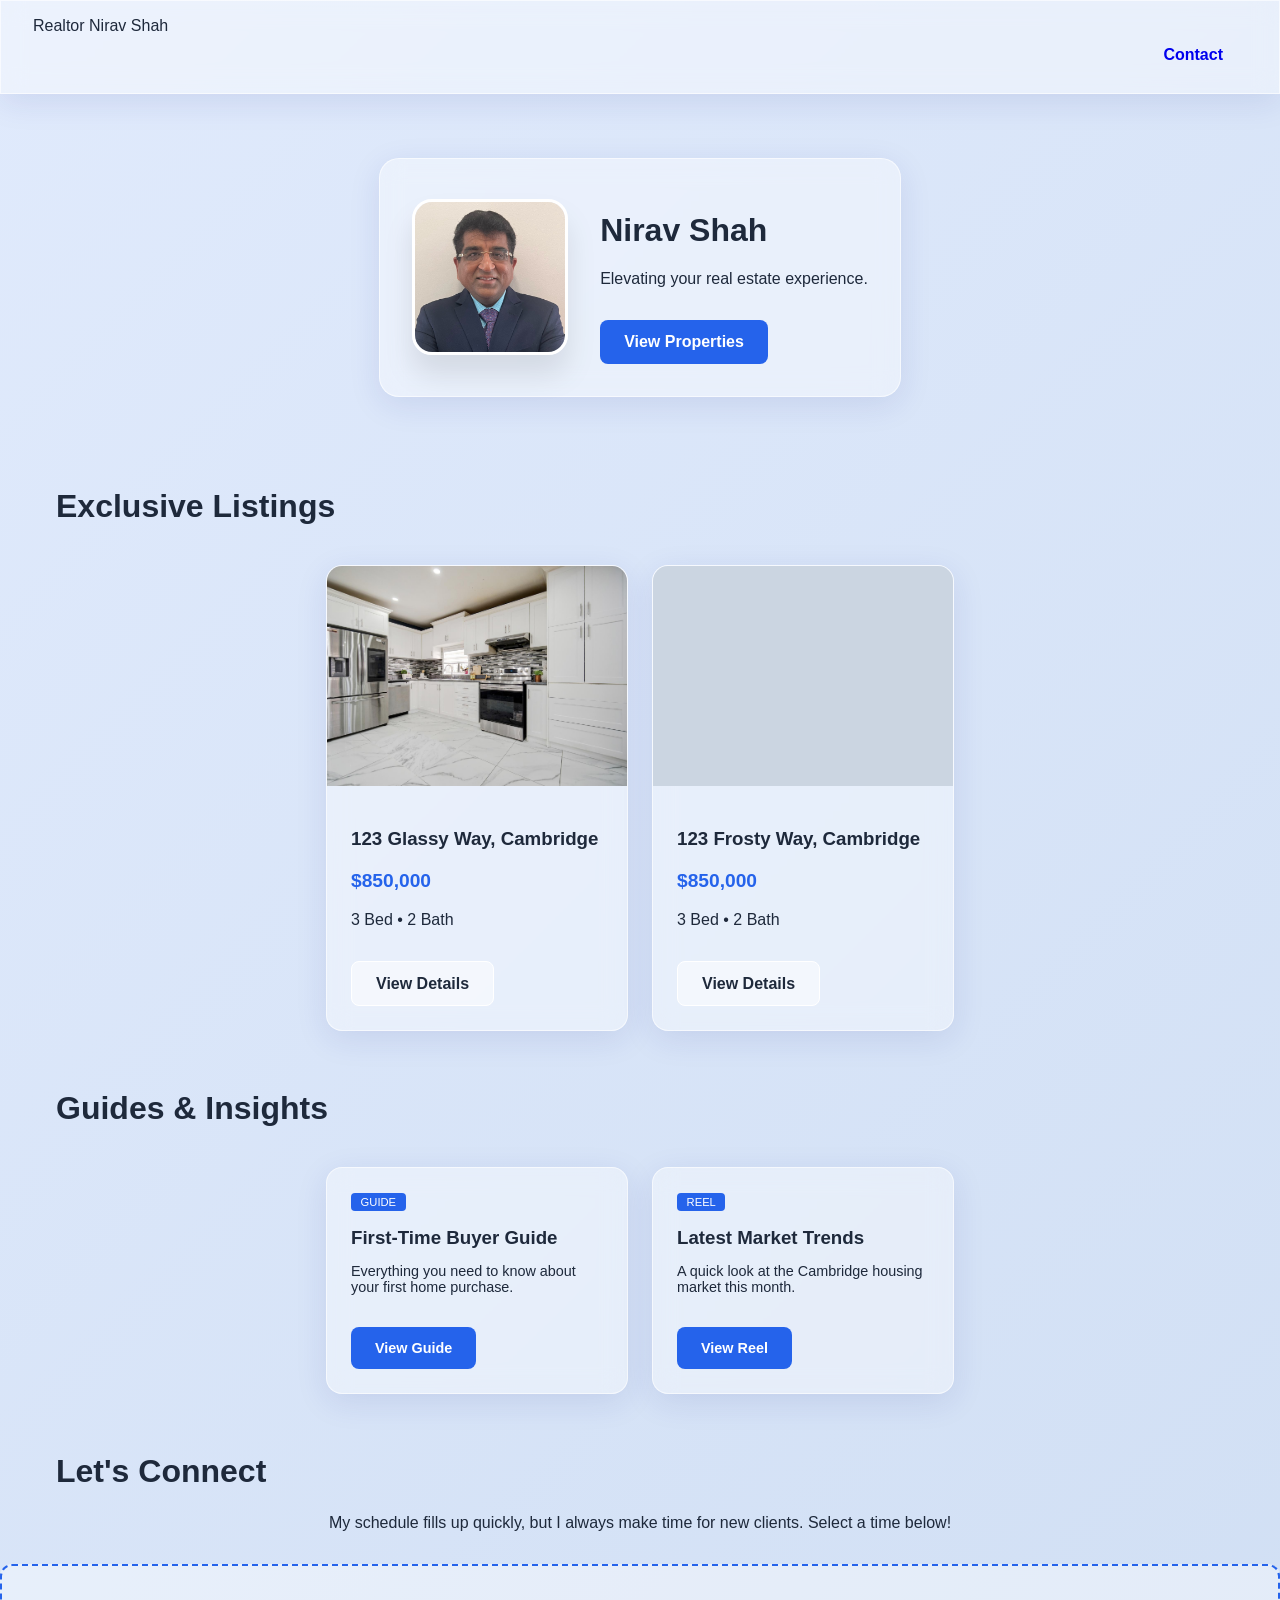
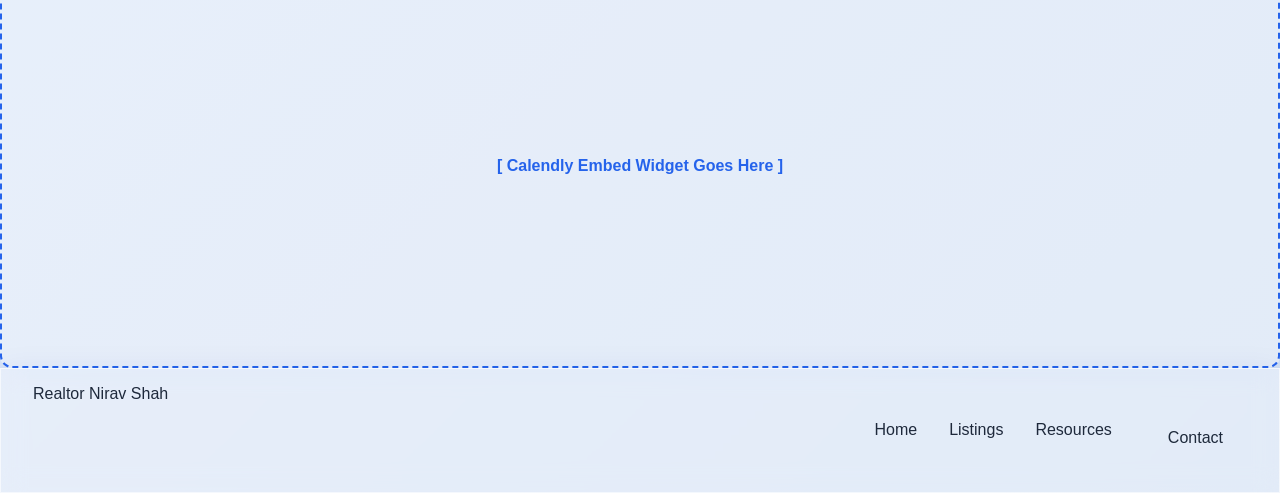
==== index.html @ 846b1905 "Initial website build" ====
<!DOCTYPE html>
<html lang="en">
<head>
    <meta charset="UTF-8">
    <meta name="viewport" content="width=device-width, initial-scale=1.0">
    <title>Nirav Shah | Realtor</title>
    <link rel="stylesheet" href="style.css">
</head>
<body>

    <nav class="glass-nav">
        <div class="logo" id="nav-logo">Realtor Nirav Shah</div>
        <a href="#contact" class="btn-glass-small">Contact</a>
    </nav>

    <header class="hero">
        <div class="glass-panel about-panel">
            <img src="" alt="Nirav Shah" id="hero-portrait" class="portrait">
            <div class="bio">
                <h1 id="hero-name">Loading...</h1>
                <p id="hero-tagline">Loading...</p>
                <a href="#listings" class="btn-solid">View Properties</a>
            </div>
        </div>
    </header>

    <section id="listings" class="section">
        <h2 class="section-title">Exclusive Listings</h2>
        <div id="listings-container" class="carousel">
            </div>
    </section>

    <section id="resources" class="section">
        <h2 class="section-title">Guides & Insights</h2>
        <div id="resources-container" class="carousel">
            </div>
    </section>

    <section id="contact" class="section">
        <h2 class="section-title">Let's Connect</h2>
        <p style="text-align: center; margin-bottom: 2rem;">My schedule fills up quickly, but I always make time for new clients. Select a time below!</p>
        
        <div class="calendar-container">
            <div class="calendly-mock" style="background: rgba(255,255,255,0.4); height: 400px; border-radius: 12px; display: flex; align-items: center; justify-content: center; border: 2px dashed var(--accent);">
                <p style="color: var(--accent); font-weight: bold;">[ Calendly Embed Widget Goes Here ]</p>
            </div>
        </div>
    </section>

    <script src="data.js"></script>
    <script src="main.js"></script>
</body>
</html>

<nav class="glass-nav">
        <div class="logo" id="nav-logo">Realtor Nirav Shah</div>
        
        <div class="hamburger" id="hamburger-menu">
            <span class="bar"></span>
            <span class="bar"></span>
            <span class="bar"></span>
        </div>

        <ul class="nav-links" id="nav-links">
            <li><a href="index.html">Home</a></li>
            <li><a href="listings.html">Listings</a></li>
            <li><a href="index.html#resources">Resources</a></li>
            <li><a href="index.html#contact" class="btn-glass-small">Contact</a></li>
        </ul>
    </nav>
---- style.css ----
:root {
    --bg-gradient: linear-gradient(135deg, #e0eafc, #cfdef3); /* Light icy blue gradient */
    --glass-bg: rgba(255, 255, 255, 0.4);
    --glass-border: rgba(255, 255, 255, 0.6);
    --text-main: #1e293b;
    --accent: #2563eb;
}

body {
    margin: 0;
    font-family: 'Helvetica Neue', sans-serif;
    background: var(--bg-gradient);
    color: var(--text-main);
    min-height: 100vh;
}

/* Glass Utilities */
.glass-nav, .glass-panel, .glass-card {
    background: var(--glass-bg);
    backdrop-filter: blur(12px);
    -webkit-backdrop-filter: blur(12px);
    border: 1px solid var(--glass-border);
    box-shadow: 0 8px 32px 0 rgba(31, 38, 135, 0.1);
}

.glass-nav {
    display: flex;
    justify-content: space-between;
    padding: 1rem 2rem;
    position: sticky;
    top: 0;
    z-index: 100;
}

/* Hero Section */
.hero {
    padding: 4rem 2rem;
    display: flex;
    justify-content: center;
}

.about-panel {
    display: flex;
    align-items: center;
    gap: 2rem;
    padding: 2rem;
    border-radius: 20px;
    max-width: 800px;
    flex-wrap: wrap; /* Stacks on mobile */
}

.portrait {
    width: 150px;
    height: 150px;
    border-radius: 20px;
    object-fit: cover;
    border: 3px solid white;
    box-shadow: 0 20px 30px rgba(0,0,0,0.1);
}

.section-title {
    padding-left: 2rem; /* Pushes the title away from the left edge */
    margin-bottom: 1.5rem;
    font-size: 2rem;
    max-width: 1200px;
    margin-inline: auto; /* Keeps it aligned on very large screens */
}

/* Carousel for Mobile */
.carousel {
    display: flex;
    overflow-x: auto;
    scroll-snap-type: x mandatory; /* Snaps to each card */
    gap: 1.5rem;
    padding: 1rem 2rem 2rem;
    scrollbar-width: none; /* Hides scrollbar in Firefox */
}

.carousel::-webkit-scrollbar {
    display: none; /* Hides scrollbar in Chrome/Safari */
}

.glass-card {
    min-width: 85vw; /* Takes up most of screen on mobile */
    border-radius: 16px;
    overflow: hidden;
    scroll-snap-align: center;
    transition: transform 0.3s ease;
}

.card-img {
    height: 220px; /* If this is missing, the image is invisible */
    background-size: cover;
    background-position: center;
    background-color: #cbd5e1; /* Adds a gray placeholder if the image fails */
}

.card-content {
    padding: 1.5rem;
}

/* Desktop Override */
@media (min-width: 768px) {
    .carousel {
        flex-wrap: wrap;
        justify-content: center;
        overflow-x: visible;
    }
    .glass-card {
        min-width: 300px;
        width: 300px;
    }
    .glass-card:hover {
        transform: translateY(-5px);
    }
}

/* Buttons */
.btn-solid, .btn-glass, .btn-glass-small {
    display: inline-block;
    padding: 0.8rem 1.5rem;
    border-radius: 8px;
    text-decoration: none;
    font-weight: bold;
    margin-top: 1rem;
    cursor: pointer;
    transition: all 0.2s ease;
}

.btn-solid {
    background: var(--accent);
    color: white;
}

.btn-glass {
    background: rgba(255,255,255,0.5);
    color: var(--text-main);
    border: 1px solid white;
}

.btn-glass:hover {
    background: white;
}

.badge {
    display: inline-block;
    background: var(--accent);
    color: white;
    padding: 0.2rem 0.6rem;
    border-radius: 4px;
    font-size: 0.7rem;
    text-transform: uppercase;
    margin-bottom: 0.5rem;
}

.resource-card {
    min-width: 280px; /* Slightly narrower than property cards */
    text-align: left;
}

.resource-card h3 {
    margin: 0.5rem 0;
}

/* Gallery Grid Styles */
.gallery-grid {
    display: grid;
    /* Auto-fits columns that are at least 250px wide */
    grid-template-columns: repeat(auto-fit, minmax(250px, 1fr));
    gap: 1.5rem;
}

.gallery-img {
    width: 100%;
    height: 250px;
    object-fit: cover;
    border-radius: 12px;
    border: 1px solid var(--glass-border);
    transition: transform 0.3s ease, box-shadow 0.3s ease;
    cursor: pointer;
}

/* Micro-interaction: Images lift up slightly when hovered */
.gallery-img:hover {
    transform: translateY(-5px);
    box-shadow: 0 10px 20px rgba(0,0,0,0.1);
}


/* Navigation Links & Hamburger Menu */
.nav-links {
    display: flex;
    list-style: none;
    gap: 2rem;
    align-items: center;
}

.nav-links a {
    text-decoration: none;
    color: var(--text-main);
    font-weight: 500;
    transition: color 0.3s;
}

.nav-links a:hover {
    color: var(--accent);
}

.hamburger {
    display: none; /* Hidden on desktop */
    cursor: pointer;
    flex-direction: column;
    gap: 5px;
}

.hamburger .bar {
    width: 25px;
    height: 3px;
    background-color: var(--text-main);
    border-radius: 3px;
    transition: all 0.3s ease;
}

/* Mobile Nav Styles */
@media (max-width: 768px) {
    .hamburger {
        display: flex;
    }

    .nav-links {
        position: absolute;
        top: 70px;
        right: -100%; /* Hidden off-screen by default */
        flex-direction: column;
        background: var(--glass-bg);
        backdrop-filter: blur(16px);
        -webkit-backdrop-filter: blur(16px);
        width: 250px;
        height: 100vh;
        padding-top: 2rem;
        border-left: 1px solid var(--glass-border);
        transition: right 0.3s ease;
        box-shadow: -5px 0 15px rgba(0,0,0,0.1);
    }

    .nav-links.active {
        right: 0; /* Slides in when active */
    }
}
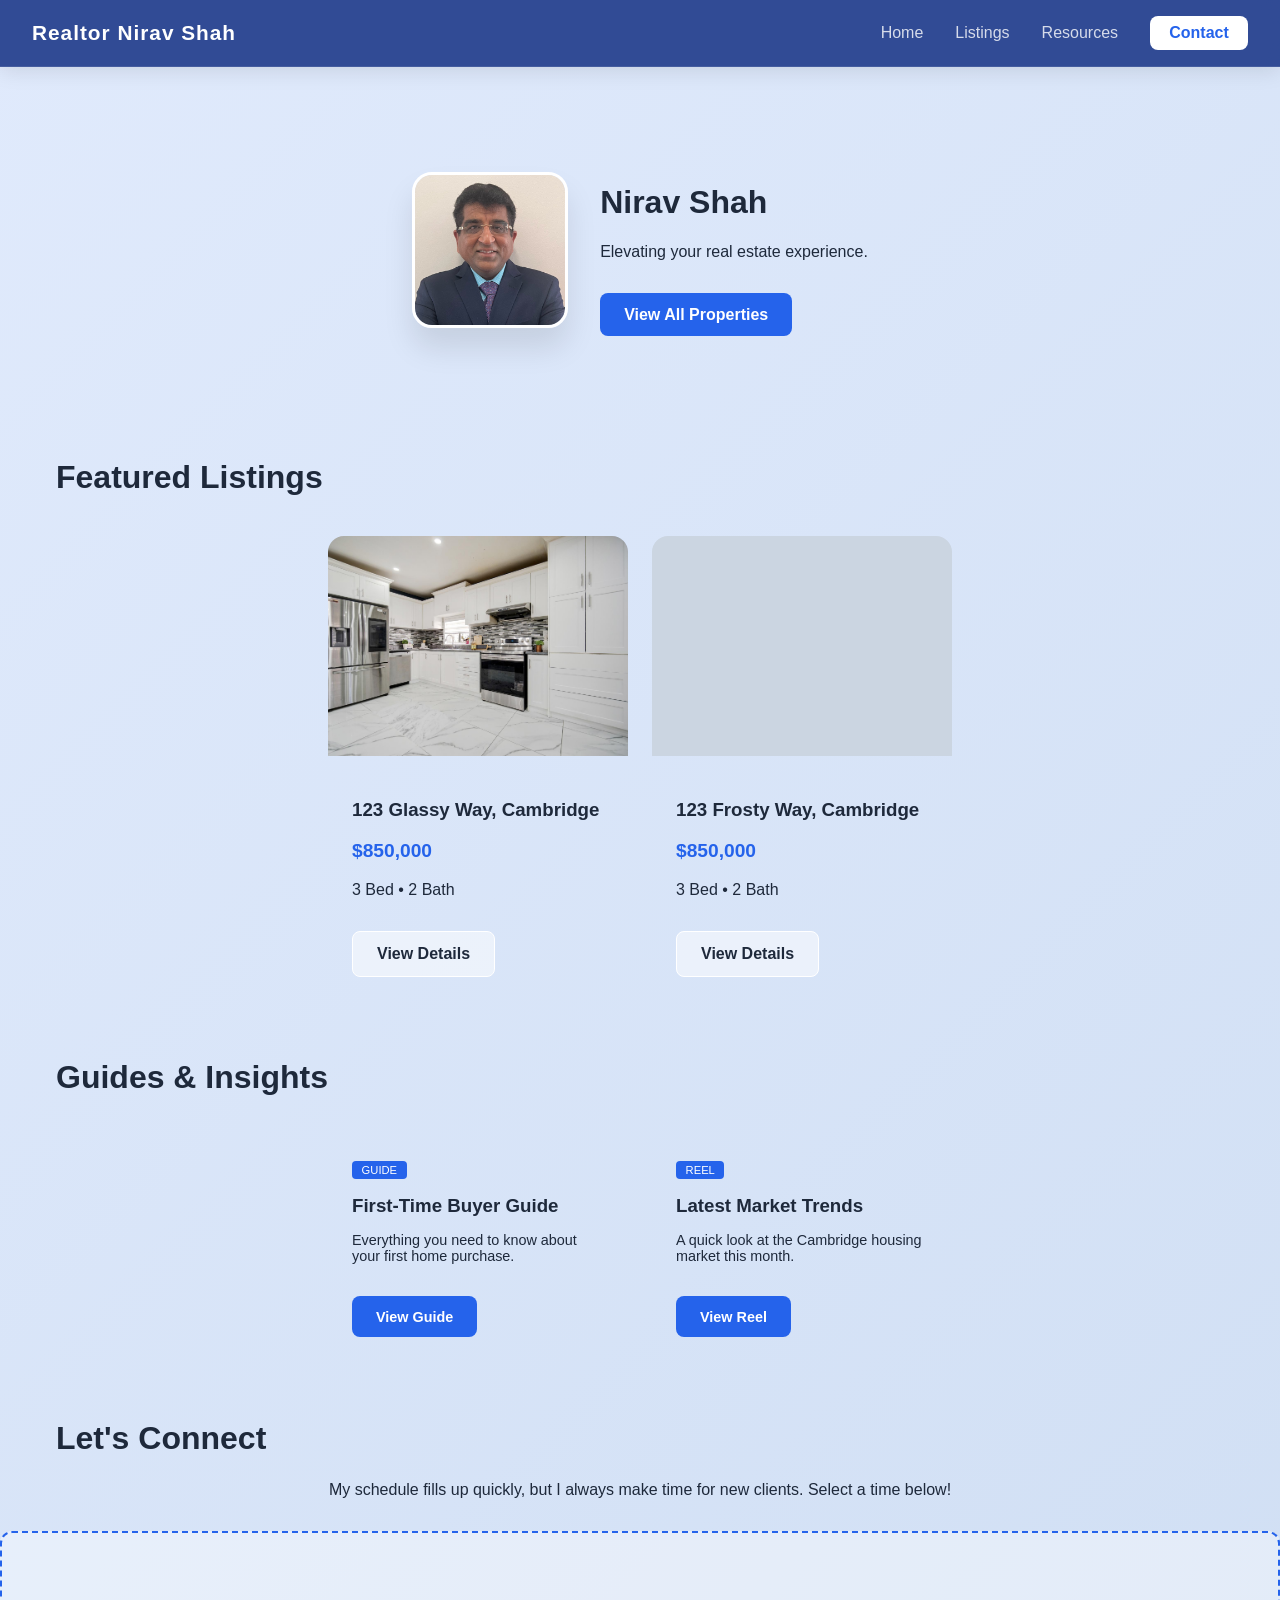
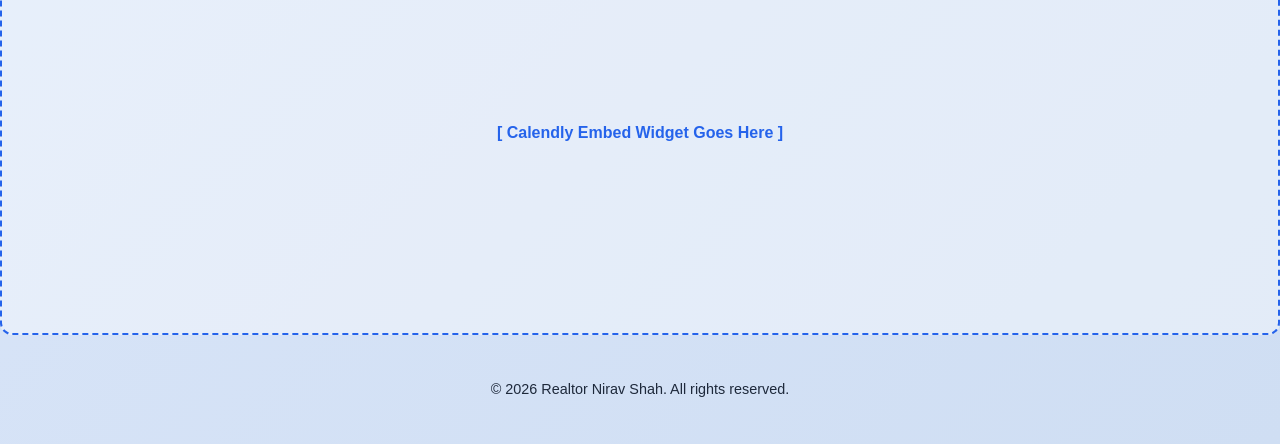
==== commit 976c09a7: "Fixxed nav bar, added dynamic gallery, and JS logic fix" ====
--- a/index.html
+++ b/index.html
@@ -3,14 +3,26 @@
 <head>
     <meta charset="UTF-8">
     <meta name="viewport" content="width=device-width, initial-scale=1.0">
-    <title>Nirav Shah | Realtor</title>
+    <title>Realtor Nirav Shah</title>
     <link rel="stylesheet" href="style.css">
 </head>
 <body>
 
     <nav class="glass-nav">
         <div class="logo" id="nav-logo">Realtor Nirav Shah</div>
-        <a href="#contact" class="btn-glass-small">Contact</a>
+        
+        <div class="hamburger" id="hamburger-menu">
+            <span class="bar"></span>
+            <span class="bar"></span>
+            <span class="bar"></span>
+        </div>
+
+        <ul class="nav-links" id="nav-links">
+            <li><a href="index.html">Home</a></li>
+            <li><a href="listings.html">Listings</a></li>
+            <li><a href="index.html#resources">Resources</a></li>
+            <li><a href="index.html#contact" class="btn-glass-small">Contact</a></li>
+        </ul>
     </nav>
 
     <header class="hero">
@@ -19,13 +31,13 @@
             <div class="bio">
                 <h1 id="hero-name">Loading...</h1>
                 <p id="hero-tagline">Loading...</p>
-                <a href="#listings" class="btn-solid">View Properties</a>
+                <a href="listings.html" class="btn-solid">View All Properties</a>
             </div>
         </div>
     </header>
 
     <section id="listings" class="section">
-        <h2 class="section-title">Exclusive Listings</h2>
+        <h2 class="section-title">Featured Listings</h2>
         <div id="listings-container" class="carousel">
             </div>
     </section>
@@ -47,24 +59,11 @@
         </div>
     </section>
 
+    <footer style="text-align: center; padding: 2rem; color: var(--text-muted); font-size: 0.9rem;">
+        <p>&copy; 2026 Realtor Nirav Shah. All rights reserved.</p>
+    </footer>
+
     <script src="data.js"></script>
     <script src="main.js"></script>
 </body>
-</html>
-
-<nav class="glass-nav">
-        <div class="logo" id="nav-logo">Realtor Nirav Shah</div>
-        
-        <div class="hamburger" id="hamburger-menu">
-            <span class="bar"></span>
-            <span class="bar"></span>
-            <span class="bar"></span>
-        </div>
-
-        <ul class="nav-links" id="nav-links">
-            <li><a href="index.html">Home</a></li>
-            <li><a href="listings.html">Listings</a></li>
-            <li><a href="index.html#resources">Resources</a></li>
-            <li><a href="index.html#contact" class="btn-glass-small">Contact</a></li>
-        </ul>
-    </nav>+</html>
--- a/style.css
+++ b/style.css
@@ -15,21 +15,28 @@
 }
 
 /* Glass Utilities */
-.glass-nav, .glass-panel, .glass-card {
-    background: var(--glass-bg);
-    backdrop-filter: blur(12px);
-    -webkit-backdrop-filter: blur(12px);
-    border: 1px solid var(--glass-border);
-    box-shadow: 0 8px 32px 0 rgba(31, 38, 135, 0.1);
-}
-
 .glass-nav {
     display: flex;
     justify-content: space-between;
+    align-items: center; /* This perfectly aligns the Contact button */
     padding: 1rem 2rem;
     position: sticky;
     top: 0;
     z-index: 100;
+    
+    /* New Deep Blue Glass Look */
+    background: rgba(30, 58, 138, 0.9); 
+    backdrop-filter: blur(12px);
+    -webkit-backdrop-filter: blur(12px);
+    border-bottom: 1px solid rgba(255, 255, 255, 0.1);
+    box-shadow: 0 4px 20px rgba(0,0,0,0.1);
+}
+
+.glass-nav .logo {
+    color: white;
+    font-size: 1.3rem;
+    font-weight: bold;
+    letter-spacing: 1px;
 }
 
 /* Hero Section */
@@ -192,35 +199,46 @@
     display: flex;
     list-style: none;
     gap: 2rem;
-    align-items: center;
+    align-items: center; /* Ensures text and buttons sit on the same line */
+    margin: 0;
+    padding: 0;
 }
 
 .nav-links a {
     text-decoration: none;
-    color: var(--text-main);
+    color: rgba(255, 255, 255, 0.8); /* Off-white for standard links */
     font-weight: 500;
-    transition: color 0.3s;
+    transition: color 0.3s ease;
 }
 
 .nav-links a:hover {
+    color: white;
+}
+
+.nav-links li {
+    display: flex;
+    align-items: center;
+}
+/* Make the hamburger icon white */
+.hamburger .bar {
+    background-color: white;
+}
+
+/* Make the Contact button pop against the dark blue */
+.nav-links .btn-glass-small {
+    background: white;
     color: var(--accent);
-}
-
-.hamburger {
-    display: none; /* Hidden on desktop */
-    cursor: pointer;
-    flex-direction: column;
-    gap: 5px;
-}
-
-.hamburger .bar {
-    width: 25px;
-    height: 3px;
-    background-color: var(--text-main);
-    border-radius: 3px;
-    transition: all 0.3s ease;
-}
-
+    padding: 0.5rem 1.2rem;
+    border-radius: 8px;
+    font-weight: bold;
+    border: none;
+    margin-top: 0;
+}
+
+.nav-links .btn-glass-small:hover {
+    background: #f1f5f9;
+    transform: translateY(-2px);
+}
 /* Mobile Nav Styles */
 @media (max-width: 768px) {
     .hamburger {
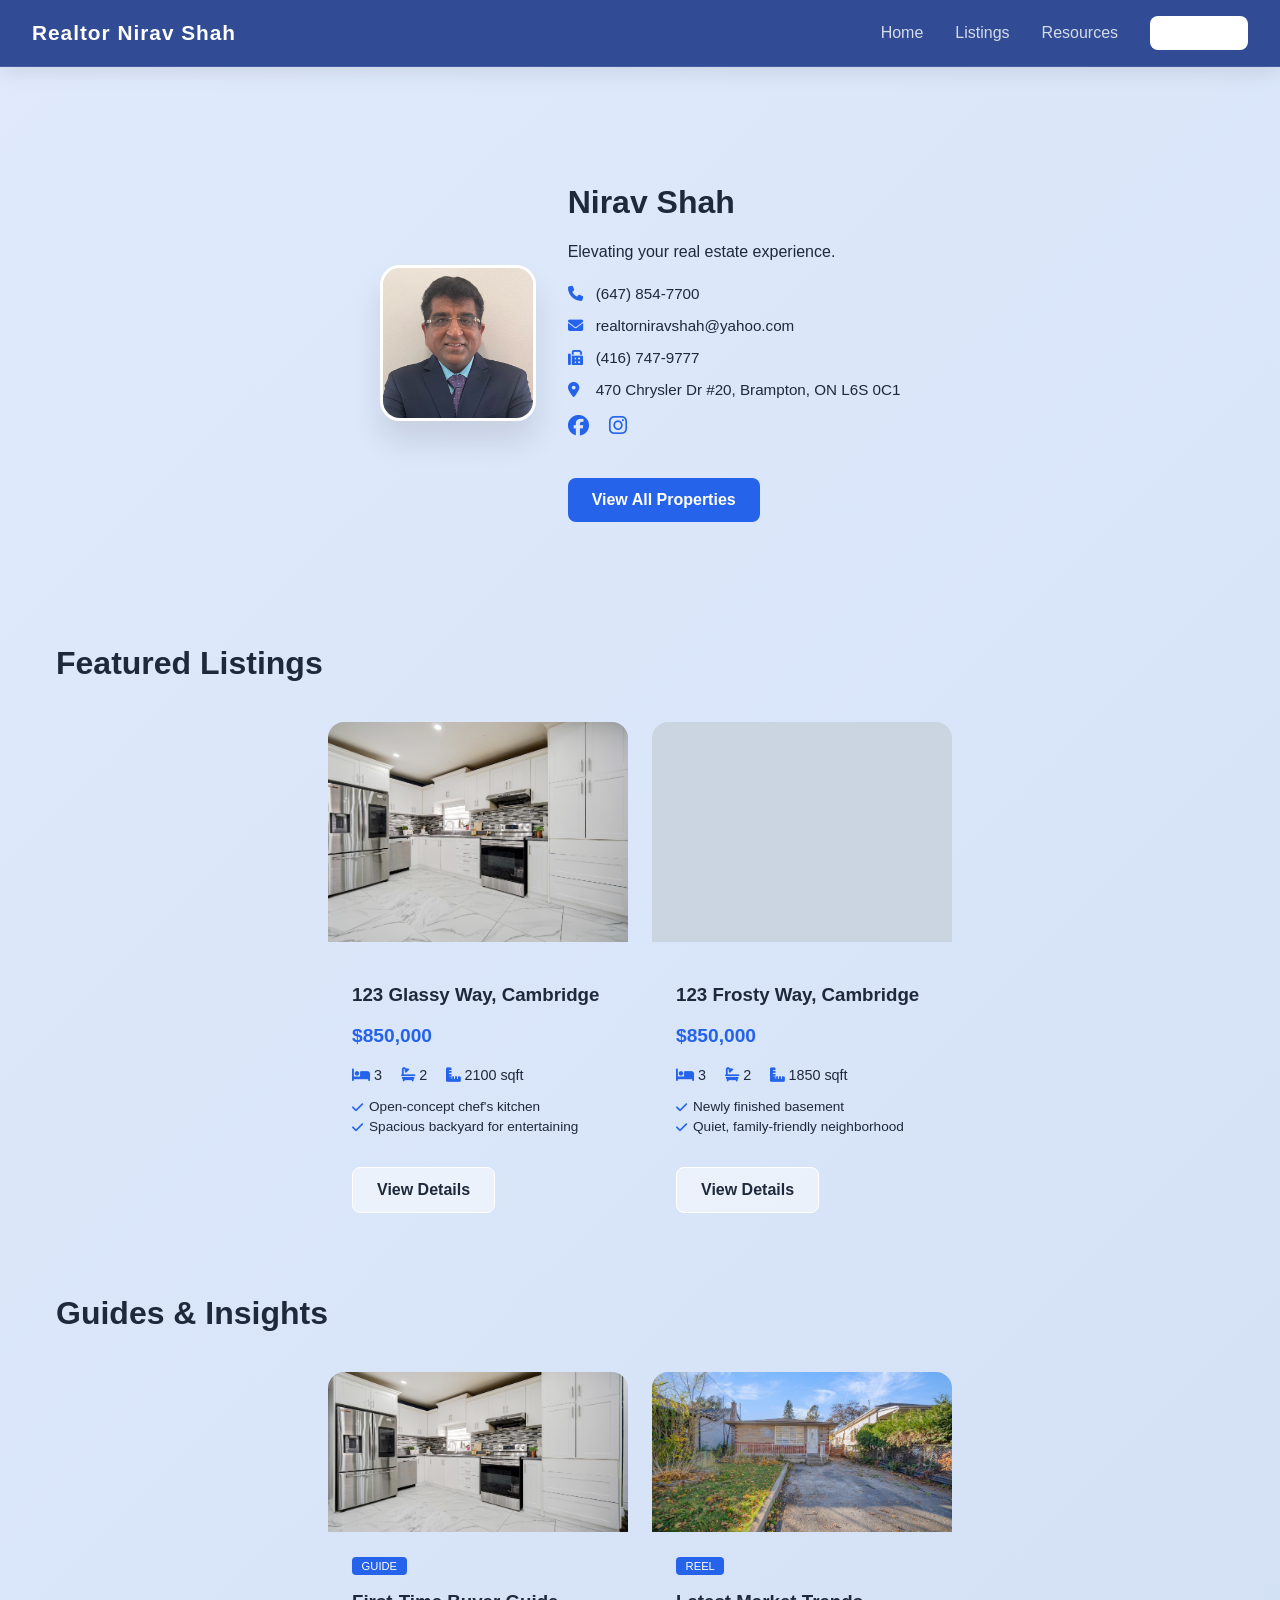
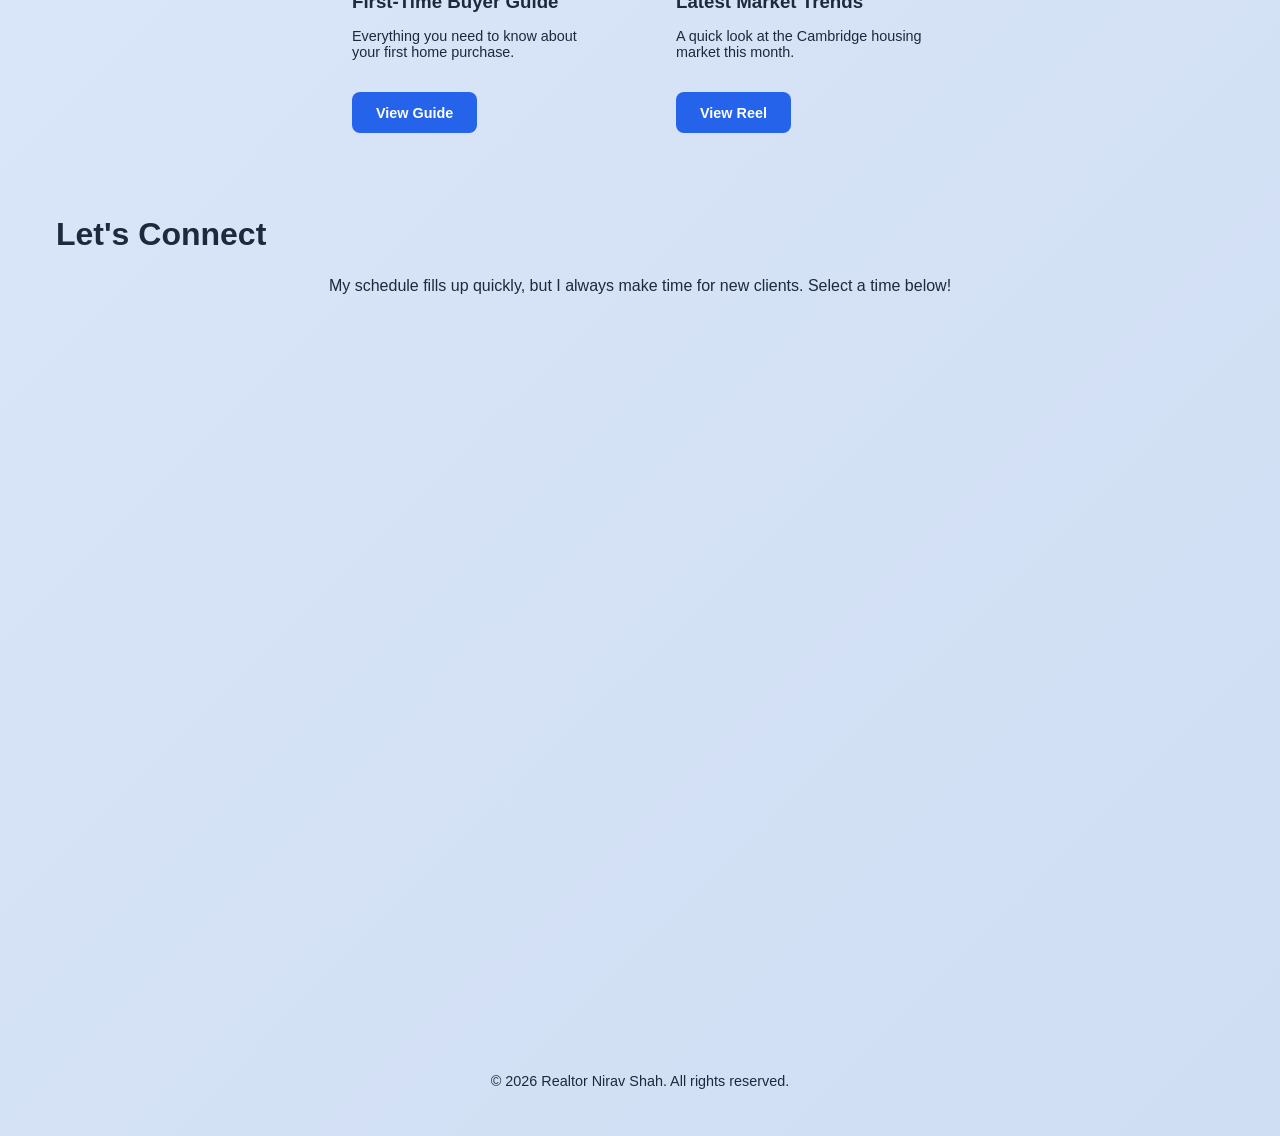
==== commit f7a702d4: "Final fuctionality fix before visual redesign" ====
--- a/index.html
+++ b/index.html
@@ -4,6 +4,7 @@
     <meta charset="UTF-8">
     <meta name="viewport" content="width=device-width, initial-scale=1.0">
     <title>Realtor Nirav Shah</title>
+    <link rel="stylesheet" href="https://cdnjs.cloudflare.com/ajax/libs/font-awesome/6.4.0/css/all.min.css">
     <link rel="stylesheet" href="style.css">
 </head>
 <body>
@@ -24,13 +25,25 @@
             <li><a href="index.html#contact" class="btn-glass-small">Contact</a></li>
         </ul>
     </nav>
-
-    <header class="hero">
+   <header class="hero">
         <div class="glass-panel about-panel">
             <img src="" alt="Nirav Shah" id="hero-portrait" class="portrait">
             <div class="bio">
                 <h1 id="hero-name">Loading...</h1>
                 <p id="hero-tagline">Loading...</p>
+                
+                <div class="hero-contact-info">
+                    <p><i class="fa-solid fa-phone"></i> <a href="#" id="hero-phone">Loading...</a></p>
+                    <p><i class="fa-solid fa-envelope"></i> <a href="#" id="hero-email">Loading...</a></p>
+                    <p><i class="fa-solid fa-fax"></i> <span id="hero-fax">Loading...</span></p>
+                    <p><i class="fa-solid fa-location-dot"></i> <span id="hero-address">Loading...</span></p>
+                    
+                    <div class="hero-socials">
+                        <a href="#" id="hero-fb" target="_blank"><i class="fa-brands fa-facebook"></i></a>
+                        <a href="#" id="hero-ig" target="_blank"><i class="fa-brands fa-instagram"></i></a>
+                    </div>
+                </div>
+
                 <a href="listings.html" class="btn-solid">View All Properties</a>
             </div>
         </div>
@@ -53,8 +66,9 @@
         <p style="text-align: center; margin-bottom: 2rem;">My schedule fills up quickly, but I always make time for new clients. Select a time below!</p>
         
         <div class="calendar-container">
-            <div class="calendly-mock" style="background: rgba(255,255,255,0.4); height: 400px; border-radius: 12px; display: flex; align-items: center; justify-content: center; border: 2px dashed var(--accent);">
-                <p style="color: var(--accent); font-weight: bold;">[ Calendly Embed Widget Goes Here ]</p>
+<div class="calendly-inline-widget" data-url="https://calendly.com/shahniravs11/30min?hide_event_type_details=1&hide_gdpr_banner=1" style="min-width:320px;height:700px;"></div>
+<script type="text/javascript" src="https://assets.calendly.com/assets/external/widget.js" async></script>
+
             </div>
         </div>
     </section>
--- a/style.css
+++ b/style.css
@@ -6,23 +6,28 @@
     --accent: #2563eb;
 }
 
-body {
+html, body {
     margin: 0;
     font-family: 'Helvetica Neue', sans-serif;
     background: var(--bg-gradient);
     color: var(--text-main);
     min-height: 100vh;
+    overflow-x: hidden;
 }
 
 /* Glass Utilities */
 .glass-nav {
     display: flex;
     justify-content: space-between;
-    align-items: center; /* This perfectly aligns the Contact button */
+    align-items: center; 
     padding: 1rem 2rem;
     position: sticky;
     top: 0;
     z-index: 100;
+    width: 100%;
+    box-sizing: border-box;
+    background: rgba(30, 58, 138, 0.9);
+    
     
     /* New Deep Blue Glass Look */
     background: rgba(30, 58, 138, 0.9); 
@@ -219,9 +224,20 @@
     display: flex;
     align-items: center;
 }
-/* Make the hamburger icon white */
+/* Base Hamburger Styles */
+.hamburger {
+    display: none;
+    cursor: pointer;
+    flex-direction: column;
+    gap: 5px;
+}
+
 .hamburger .bar {
+    width: 25px;
+    height: 3px;
     background-color: white;
+    border-radius: 3px;
+    transition: all 0.3s ease;
 }
 
 /* Make the Contact button pop against the dark blue */
@@ -246,22 +262,126 @@
     }
 
     .nav-links {
-        position: absolute;
-        top: 70px;
-        right: -100%; /* Hidden off-screen by default */
+        position: fixed;
+        top: 65px;
+        right: -100%;
         flex-direction: column;
-        background: var(--glass-bg);
+        background: rgba(30, 58, 138, 0.98);
         backdrop-filter: blur(16px);
         -webkit-backdrop-filter: blur(16px);
         width: 250px;
-        height: 100vh;
-        padding-top: 2rem;
-        border-left: 1px solid var(--glass-border);
+        height: calc(100vh - 65px);
+        padding-top: 3rem;
+        border-left: 1px solid rgba(255, 255, 255, 0.1);
         transition: right 0.3s ease;
-        box-shadow: -5px 0 15px rgba(0,0,0,0.1);
+        box-shadow: -5px 0 15px rgba(0,0,0,0.3);
     }
 
     .nav-links.active {
-        right: 0; /* Slides in when active */
-    }
+        right: 0; /* Slides in when hamburger is clicked */
+    }
+
+    .nav-links li {
+        width: 100%;
+        justify-content: center; /* Centers the links in the mobile menu */
+        margin-bottom: 1.5rem; /* Adds breathing room between links */
+    }
+}
+
+
+/* --- ICONS & HIGHLIGHTS ON CARDS --- */
+.icon-specs {
+    display: flex;
+    gap: 1.2rem;
+    margin-top: 0.5rem;
+    margin-bottom: 1rem;
+    font-weight: 500;
+    font-size: 0.9rem;
+    color: var(--text-muted);
+}
+
+.icon-specs i {
+    color: var(--accent);
+}
+
+.highlights-list {
+    list-style: none;
+    padding: 0;
+    margin: 0 0 1rem 0;
+    font-size: 0.85rem;
+    color: var(--text-muted);
+}
+
+.highlights-list li {
+    margin-bottom: 0.3rem;
+    display: flex;
+    align-items: flex-start;
+    gap: 6px;
+}
+
+.highlights-list i {
+    color: var(--accent);
+    font-size: 0.8rem;
+    margin-top: 3px;
+}
+
+/* --- FIX: PREVENT UNWANTED BLUE HIGHLIGHTS --- */
+a {
+    text-decoration: none;
+}
+
+/* Force Nav links to stay off-white even after clicking */
+.nav-links a:link, .nav-links a:visited {
+    color: rgba(255, 255, 255, 0.8); 
+}
+
+.nav-links a:hover, .nav-links a:active {
+    color: white;
+}
+
+/* Buttons stay correct colors */
+.btn-glass:visited { color: var(--text-main); }
+.btn-solid:visited { color: white; }
+
+
+/* --- HERO CONTACT INFO STYLES --- */
+.hero-contact-info {
+    margin: 1.5rem 0;
+    font-size: 0.95rem;
+    color: var(--text-muted);
+}
+
+.hero-contact-info p {
+    margin-bottom: 0.4rem;
+    display: flex;
+    align-items: center;
+    gap: 0.5rem; /* Spaces the icon from the text */
+}
+
+.hero-contact-info a {
+    color: var(--text-main);
+    transition: color 0.2s ease;
+}
+
+.hero-contact-info a:hover {
+    color: var(--accent);
+}
+
+.hero-contact-info i {
+    color: var(--accent);
+    width: 20px; /* Keeps icons perfectly aligned */
+}
+
+.hero-socials {
+    margin-top: 1rem;
+    font-size: 1.3rem;
+}
+
+.hero-socials a {
+    color: var(--accent);
+    margin-right: 1rem;
+}
+
+.hero-socials a:hover {
+    color: var(--text-main);
 }
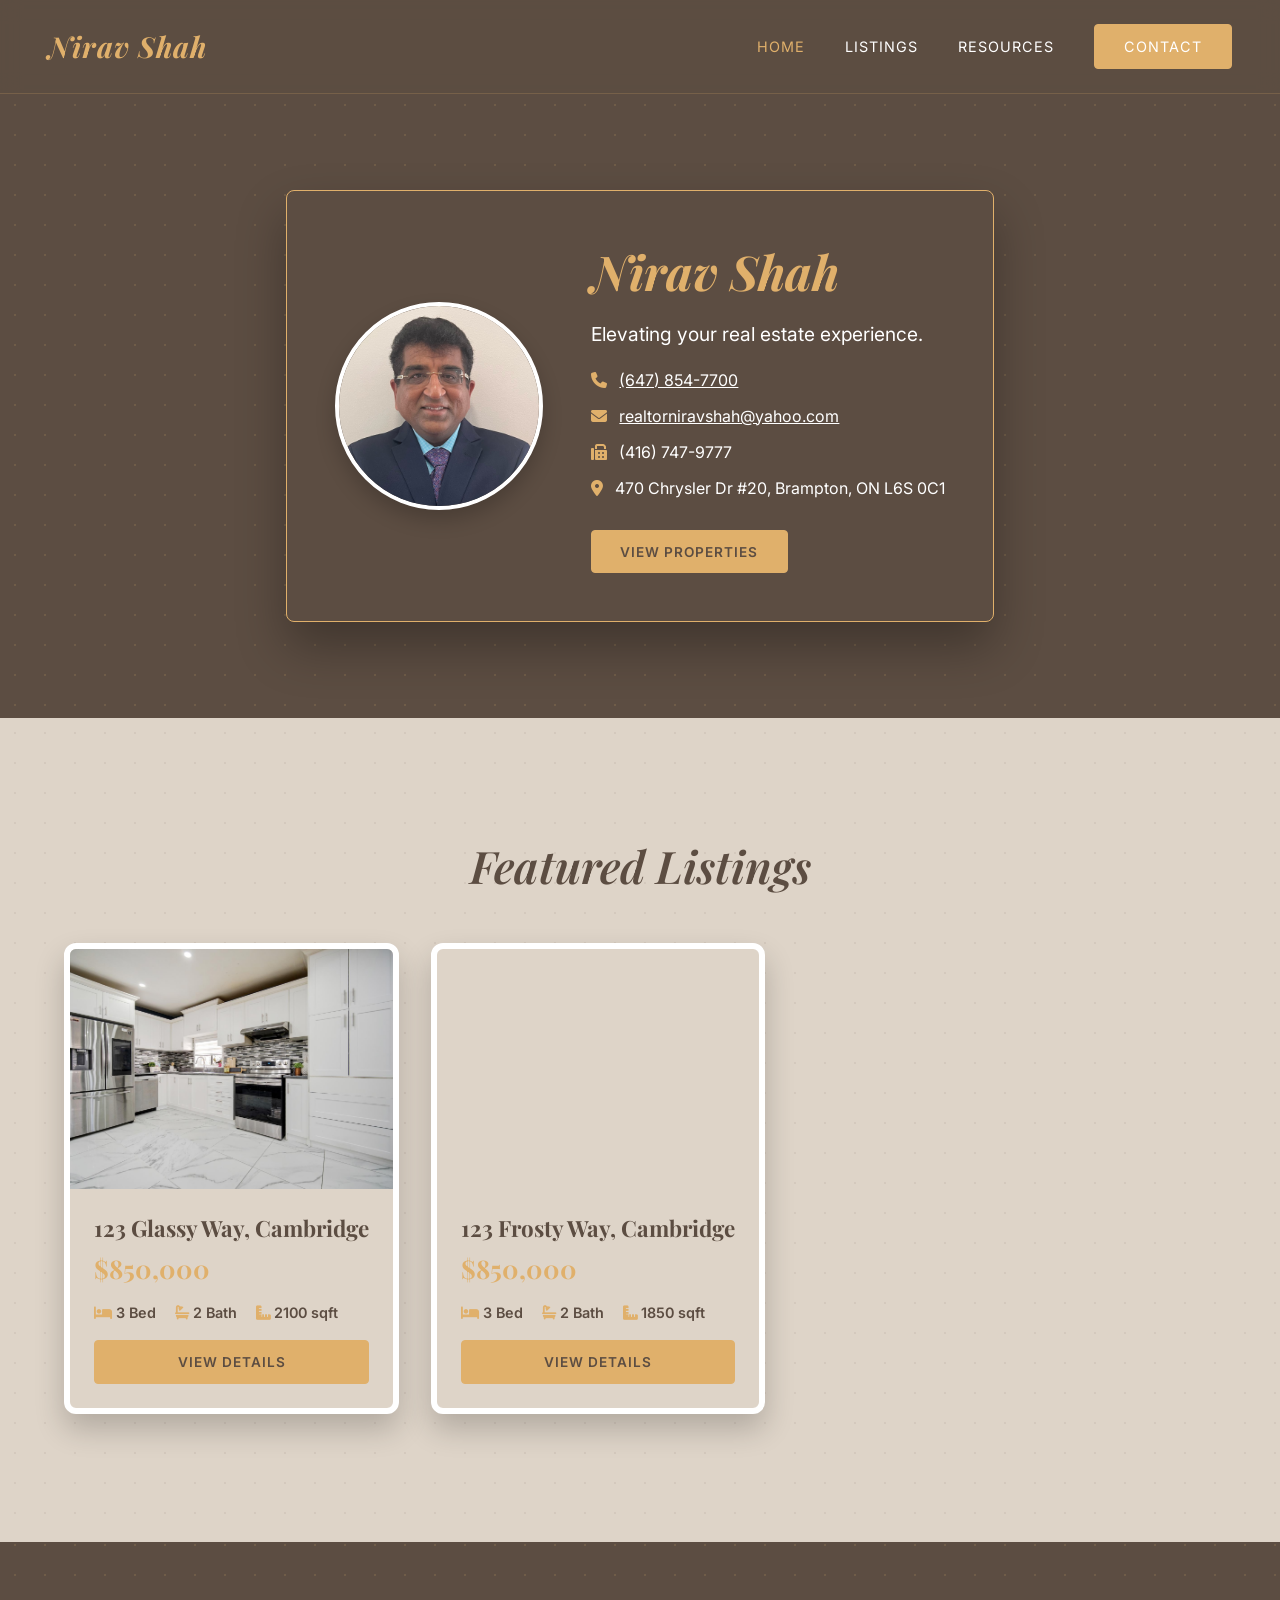
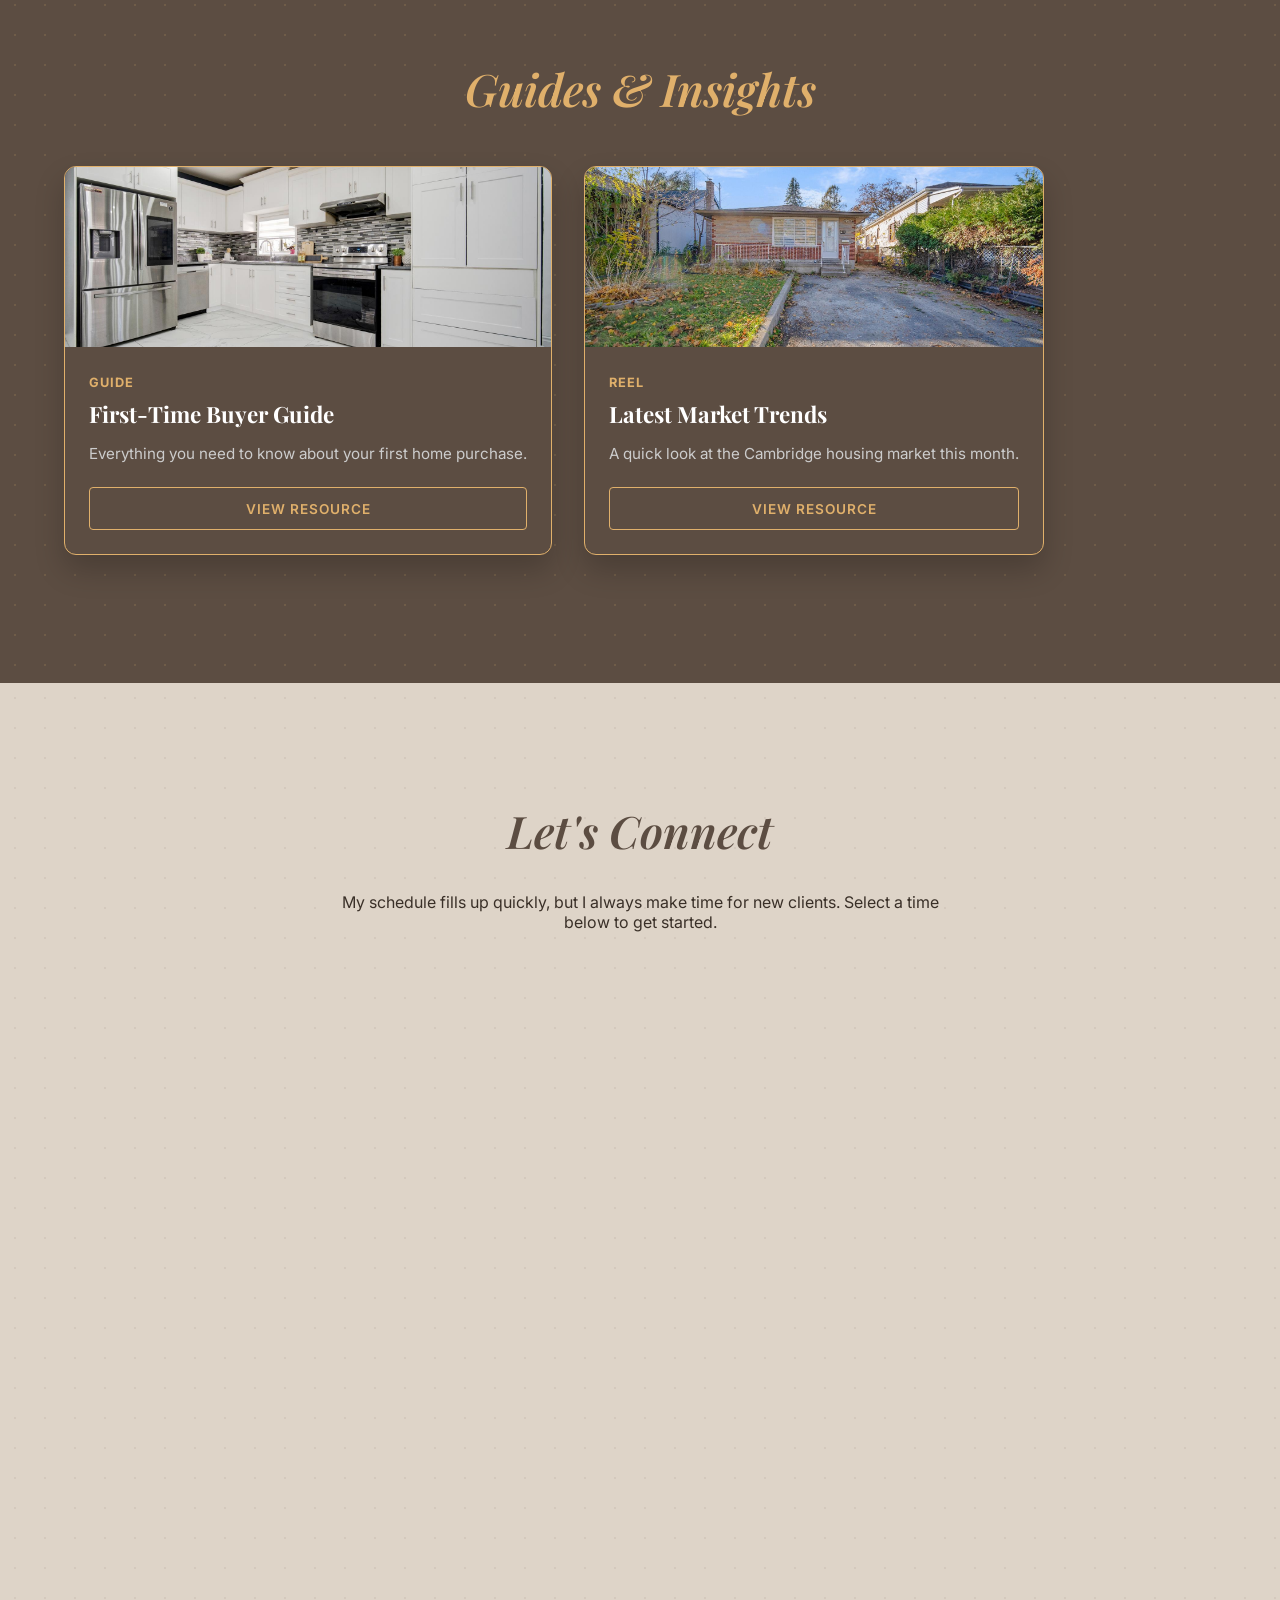
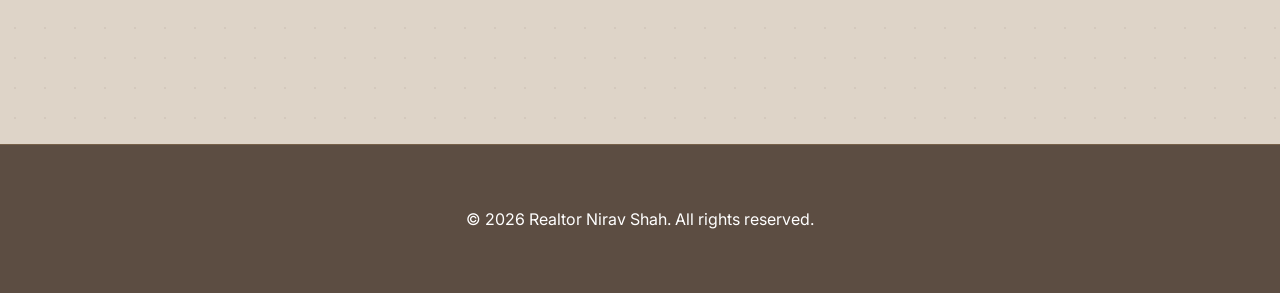
==== commit 60fbd73e: "Full Visual Rework" ====
--- a/index.html
+++ b/index.html
@@ -9,47 +9,38 @@
 </head>
 <body>
 
-    <nav class="glass-nav">
-        <div class="logo" id="nav-logo">Realtor Nirav Shah</div>
-        
-        <div class="hamburger" id="hamburger-menu">
-            <span class="bar"></span>
-            <span class="bar"></span>
-            <span class="bar"></span>
-        </div>
-
+    <nav class="main-nav">
+        <div class="logo" id="nav-logo">Nirav Shah</div>
         <ul class="nav-links" id="nav-links">
-            <li><a href="index.html">Home</a></li>
+            <li><a href="index.html" class="active">Home</a></li>
             <li><a href="listings.html">Listings</a></li>
             <li><a href="index.html#resources">Resources</a></li>
-            <li><a href="index.html#contact" class="btn-glass-small">Contact</a></li>
+            <li><a href="index.html#contact" class="btn-solid">Contact</a></li>
         </ul>
     </nav>
+    
    <header class="hero">
-        <div class="glass-panel about-panel">
+        <div class="about-panel">
             <img src="" alt="Nirav Shah" id="hero-portrait" class="portrait">
             <div class="bio">
                 <h1 id="hero-name">Loading...</h1>
-                <p id="hero-tagline">Loading...</p>
+                <p id="hero-tagline" style="font-size: 1.2rem; margin-bottom: 1.5rem;">Loading...</p>
                 
                 <div class="hero-contact-info">
                     <p><i class="fa-solid fa-phone"></i> <a href="#" id="hero-phone">Loading...</a></p>
                     <p><i class="fa-solid fa-envelope"></i> <a href="#" id="hero-email">Loading...</a></p>
                     <p><i class="fa-solid fa-fax"></i> <span id="hero-fax">Loading...</span></p>
                     <p><i class="fa-solid fa-location-dot"></i> <span id="hero-address">Loading...</span></p>
-                    
-                    <div class="hero-socials">
-                        <a href="#" id="hero-fb" target="_blank"><i class="fa-brands fa-facebook"></i></a>
-                        <a href="#" id="hero-ig" target="_blank"><i class="fa-brands fa-instagram"></i></a>
-                    </div>
                 </div>
 
-                <a href="listings.html" class="btn-solid">View All Properties</a>
+                <div style="margin-top: 2rem;">
+                    <a href="listings.html" class="btn-solid">View Properties</a>
+                </div>
             </div>
         </div>
     </header>
 
-    <section id="listings" class="section">
+    <section id="listings" class="section bg-light-section">
         <h2 class="section-title">Featured Listings</h2>
         <div id="listings-container" class="carousel">
             </div>
@@ -61,19 +52,19 @@
             </div>
     </section>
 
-    <section id="contact" class="section">
+    <section id="contact" class="section bg-light-section">
         <h2 class="section-title">Let's Connect</h2>
-        <p style="text-align: center; margin-bottom: 2rem;">My schedule fills up quickly, but I always make time for new clients. Select a time below!</p>
+        <p style="text-align: center; margin-bottom: 2rem; max-width: 600px; margin-inline: auto;">My schedule fills up quickly, but I always make time for new clients. Select a time below to get started.</p>
         
         <div class="calendar-container">
-<div class="calendly-inline-widget" data-url="https://calendly.com/shahniravs11/30min?hide_event_type_details=1&hide_gdpr_banner=1" style="min-width:320px;height:700px;"></div>
+<!-- Calendly inline widget begin -->
+<div class="calendly-inline-widget" data-url="https://calendly.com/shahniravs11/30min?hide_event_type_details=1&hide_gdpr_banner=1&background_color=dcd4c9&text_color=614e43&primary_color=af895c" style="min-width:320px;height:700px;"></div>
 <script type="text/javascript" src="https://assets.calendly.com/assets/external/widget.js" async></script>
-
-            </div>
+<!-- Calendly inline widget end -->
         </div>
     </section>
 
-    <footer style="text-align: center; padding: 2rem; color: var(--text-muted); font-size: 0.9rem;">
+    <footer>
         <p>&copy; 2026 Realtor Nirav Shah. All rights reserved.</p>
     </footer>
 
--- a/style.css
+++ b/style.css
@@ -1,52 +1,107 @@
+@import url('https://fonts.googleapis.com/css2?family=Playfair+Display:ital,wght@0,400;0,600;0,700;1,400;1,600&family=Inter:wght@300;400;600&display=swap');
+
 :root {
-    --bg-gradient: linear-gradient(135deg, #e0eafc, #cfdef3); /* Light icy blue gradient */
-    --glass-bg: rgba(255, 255, 255, 0.4);
-    --glass-border: rgba(255, 255, 255, 0.6);
-    --text-main: #1e293b;
-    --accent: #2563eb;
+    --bg-dark: #5c4d42;      /* Dark Taupe from flyer */
+    --bg-light: #ded4c8;     /* Soft Beige from flyer bottom */
+    --accent-gold: #e0b06b;  /* Golden text from flyer */
+    --text-light: #ffffff;
+    --text-dark: #3a3028;
+    --border-white: #ffffff;
+    
+    --pattern-color: rgba(224, 176, 107, 0.15); /* Subtle gold dots */
 }
 
 html, body {
     margin: 0;
-    font-family: 'Helvetica Neue', sans-serif;
-    background: var(--bg-gradient);
-    color: var(--text-main);
+    font-family: 'Inter', sans-serif;
+    background-color: var(--bg-dark);
+    /* Modern Dot Pattern */
+    background-image: radial-gradient(var(--pattern-color) 1.5px, transparent 1.5px);
+    background-size: 30px 30px;
+    color: var(--text-light);
     min-height: 100vh;
     overflow-x: hidden;
 }
 
-/* Glass Utilities */
-.glass-nav {
+/* Typography */
+h1, h2, h3, .logo {
+    font-family: 'Playfair Display', serif;
+}
+
+.section-title {
+    text-align: center;
+    margin-bottom: 2rem;
+    font-size: 2.8rem;
+    font-style: italic;
+    color: var(--accent-gold);
+    font-weight: 600;
+}
+
+/* Modern Navigation */
+.main-nav {
     display: flex;
     justify-content: space-between;
     align-items: center; 
-    padding: 1rem 2rem;
+    padding: 1.5rem 3rem;
     position: sticky;
     top: 0;
     z-index: 100;
     width: 100%;
     box-sizing: border-box;
-    background: rgba(30, 58, 138, 0.9);
-    
-    
-    /* New Deep Blue Glass Look */
-    background: rgba(30, 58, 138, 0.9); 
-    backdrop-filter: blur(12px);
-    -webkit-backdrop-filter: blur(12px);
-    border-bottom: 1px solid rgba(255, 255, 255, 0.1);
-    box-shadow: 0 4px 20px rgba(0,0,0,0.1);
-}
-
-.glass-nav .logo {
-    color: white;
-    font-size: 1.3rem;
-    font-weight: bold;
+    background: rgba(92, 77, 66, 0.95);
+    backdrop-filter: blur(10px);
+    border-bottom: 1px solid rgba(224, 176, 107, 0.2);
+}
+
+.main-nav .logo {
+    color: var(--accent-gold);
+    font-size: 1.8rem;
+    font-weight: 700;
     letter-spacing: 1px;
-}
-
-/* Hero Section */
+    font-style: italic;
+}
+
+.nav-links {
+    display: flex;
+    list-style: none;
+    gap: 2.5rem;
+    align-items: center;
+    margin: 0;
+    padding: 0;
+}
+
+.nav-links a {
+    text-decoration: none;
+    color: var(--text-light);
+    font-weight: 400;
+    text-transform: uppercase;
+    letter-spacing: 1px;
+    font-size: 0.9rem;
+    transition: color 0.3s ease;
+}
+
+.nav-links a:hover, .nav-links a.active {
+    color: var(--accent-gold);
+}
+
+/* Sections & Panels */
+.section {
+    padding: 5rem 2rem;
+}
+
+.bg-light-section {
+    background-color: var(--bg-light);
+    background-image: radial-gradient(rgba(92, 77, 66, 0.08) 1.5px, transparent 1.5px);
+    background-size: 30px 30px;
+    color: var(--text-dark);
+}
+
+.bg-light-section .section-title {
+    color: var(--bg-dark);
+}
+
 .hero {
-    padding: 4rem 2rem;
+    padding: 6rem 2rem;
     display: flex;
     justify-content: center;
 }
@@ -54,334 +109,189 @@
 .about-panel {
     display: flex;
     align-items: center;
+    gap: 3rem;
+    padding: 3rem;
+    border-radius: 8px;
+    max-width: 900px;
+    background: var(--bg-dark);
+    border: 1px solid var(--accent-gold);
+    box-shadow: 0 25px 50px rgba(0,0,0,0.3);
+}
+
+.portrait {
+    width: 200px;
+    height: 200px;
+    border-radius: 50%;
+    object-fit: cover;
+    border: 4px solid var(--border-white);
+    box-shadow: 0 10px 20px rgba(0,0,0,0.2);
+}
+
+.bio h1 {
+    font-size: 3rem;
+    color: var(--accent-gold);
+    margin: 0 0 0.5rem 0;
+    font-style: italic;
+}
+
+/* Cards (Styled like the photos in the flyer) */
+.carousel {
+    display: flex;
+    overflow-x: auto;
+    scroll-snap-type: x mandatory;
     gap: 2rem;
-    padding: 2rem;
-    border-radius: 20px;
-    max-width: 800px;
-    flex-wrap: wrap; /* Stacks on mobile */
-}
-
-.portrait {
-    width: 150px;
-    height: 150px;
-    border-radius: 20px;
-    object-fit: cover;
-    border: 3px solid white;
-    box-shadow: 0 20px 30px rgba(0,0,0,0.1);
-}
-
-.section-title {
-    padding-left: 2rem; /* Pushes the title away from the left edge */
-    margin-bottom: 1.5rem;
-    font-size: 2rem;
-    max-width: 1200px;
-    margin-inline: auto; /* Keeps it aligned on very large screens */
-}
-
-/* Carousel for Mobile */
-.carousel {
-    display: flex;
-    overflow-x: auto;
-    scroll-snap-type: x mandatory; /* Snaps to each card */
-    gap: 1.5rem;
-    padding: 1rem 2rem 2rem;
-    scrollbar-width: none; /* Hides scrollbar in Firefox */
-}
-
-.carousel::-webkit-scrollbar {
-    display: none; /* Hides scrollbar in Chrome/Safari */
-}
-
-.glass-card {
-    min-width: 85vw; /* Takes up most of screen on mobile */
-    border-radius: 16px;
+    padding: 1rem 2rem 3rem;
+    scrollbar-width: none;
+}
+
+.carousel::-webkit-scrollbar { display: none; }
+
+.property-card {
+    min-width: 320px;
+    background: var(--bg-light);
+    color: var(--text-dark);
+    border-radius: 12px;
     overflow: hidden;
     scroll-snap-align: center;
-    transition: transform 0.3s ease;
+    transition: transform 0.3s ease, box-shadow 0.3s ease;
+    /* Flyer photo aesthetic: thick white border */
+    border: 6px solid var(--border-white);
+    box-shadow: 0 15px 30px rgba(0,0,0,0.2);
+}
+
+.property-card:hover {
+    transform: translateY(-8px);
+    box-shadow: 0 20px 40px rgba(0,0,0,0.3);
 }
 
 .card-img {
-    height: 220px; /* If this is missing, the image is invisible */
+    height: 240px;
     background-size: cover;
     background-position: center;
-    background-color: #cbd5e1; /* Adds a gray placeholder if the image fails */
 }
 
 .card-content {
     padding: 1.5rem;
 }
 
-/* Desktop Override */
-@media (min-width: 768px) {
-    .carousel {
-        flex-wrap: wrap;
-        justify-content: center;
-        overflow-x: visible;
-    }
-    .glass-card {
-        min-width: 300px;
-        width: 300px;
-    }
-    .glass-card:hover {
-        transform: translateY(-5px);
-    }
+.card-content h3 {
+    margin: 0 0 0.5rem 0;
+    font-size: 1.4rem;
+    color: var(--bg-dark);
+}
+
+.price {
+    font-size: 1.6rem;
+    color: var(--accent-gold);
+    font-family: 'Playfair Display', serif;
+    font-weight: bold;
+    margin: 0.5rem 0 1.2rem 0;
 }
 
 /* Buttons */
-.btn-solid, .btn-glass, .btn-glass-small {
+.btn-solid, .btn-outline {
     display: inline-block;
-    padding: 0.8rem 1.5rem;
-    border-radius: 8px;
+    padding: 0.8rem 1.8rem;
+    border-radius: 4px;
     text-decoration: none;
-    font-weight: bold;
-    margin-top: 1rem;
+    font-weight: 600;
+    text-transform: uppercase;
+    letter-spacing: 1px;
+    font-size: 0.85rem;
     cursor: pointer;
-    transition: all 0.2s ease;
+    transition: all 0.3s ease;
 }
 
 .btn-solid {
-    background: var(--accent);
-    color: white;
-}
-
-.btn-glass {
-    background: rgba(255,255,255,0.5);
-    color: var(--text-main);
-    border: 1px solid white;
-}
-
-.btn-glass:hover {
-    background: white;
-}
-
-.badge {
-    display: inline-block;
-    background: var(--accent);
-    color: white;
-    padding: 0.2rem 0.6rem;
-    border-radius: 4px;
-    font-size: 0.7rem;
-    text-transform: uppercase;
-    margin-bottom: 0.5rem;
-}
-
-.resource-card {
-    min-width: 280px; /* Slightly narrower than property cards */
-    text-align: left;
-}
-
-.resource-card h3 {
-    margin: 0.5rem 0;
-}
-
-/* Gallery Grid Styles */
+    background: var(--accent-gold);
+    color: var(--bg-dark);
+    border: 1px solid var(--accent-gold);
+}
+
+.btn-solid:hover {
+    background: transparent;
+    color: var(--accent-gold);
+}
+
+.btn-outline {
+    background: transparent;
+    color: var(--accent-gold);
+    border: 1px solid var(--accent-gold);
+}
+
+.btn-outline:hover {
+    background: var(--accent-gold);
+    color: var(--bg-dark);
+}
+
+/* Icons & Highlights */
+.icon-specs {
+    display: flex;
+    gap: 1.2rem;
+    margin-bottom: 1.2rem;
+    font-weight: 600;
+    color: var(--bg-dark);
+    font-size: 0.9rem;
+}
+
+.icon-specs i {
+    color: var(--accent-gold);
+}
+
+/* Hero Contact Details */
+.hero-contact-info p {
+    margin-bottom: 0.6rem;
+    display: flex;
+    align-items: center;
+    gap: 0.8rem;
+}
+
+.hero-contact-info a, .hero-contact-info span {
+    color: var(--text-light);
+}
+
+.hero-contact-info i {
+    color: var(--accent-gold);
+}
+
+/* Grid for Listings Page */
 .gallery-grid {
     display: grid;
-    /* Auto-fits columns that are at least 250px wide */
-    grid-template-columns: repeat(auto-fit, minmax(250px, 1fr));
-    gap: 1.5rem;
-}
-
-.gallery-img {
-    width: 100%;
-    height: 250px;
-    object-fit: cover;
+    grid-template-columns: repeat(auto-fit, minmax(320px, 1fr));
+    gap: 2.5rem;
+}
+
+/* Details Panel */
+.details-panel {
+    background: var(--bg-dark);
+    border: 1px solid var(--accent-gold);
+    padding: 3rem;
     border-radius: 12px;
-    border: 1px solid var(--glass-border);
-    transition: transform 0.3s ease, box-shadow 0.3s ease;
-    cursor: pointer;
-}
-
-/* Micro-interaction: Images lift up slightly when hovered */
-.gallery-img:hover {
-    transform: translateY(-5px);
-    box-shadow: 0 10px 20px rgba(0,0,0,0.1);
-}
-
-
-/* Navigation Links & Hamburger Menu */
-.nav-links {
-    display: flex;
-    list-style: none;
-    gap: 2rem;
-    align-items: center; /* Ensures text and buttons sit on the same line */
-    margin: 0;
-    padding: 0;
-}
-
-.nav-links a {
-    text-decoration: none;
-    color: rgba(255, 255, 255, 0.8); /* Off-white for standard links */
-    font-weight: 500;
-    transition: color 0.3s ease;
-}
-
-.nav-links a:hover {
-    color: white;
-}
-
-.nav-links li {
-    display: flex;
-    align-items: center;
-}
-/* Base Hamburger Styles */
-.hamburger {
-    display: none;
-    cursor: pointer;
-    flex-direction: column;
-    gap: 5px;
-}
-
-.hamburger .bar {
-    width: 25px;
-    height: 3px;
-    background-color: white;
-    border-radius: 3px;
-    transition: all 0.3s ease;
-}
-
-/* Make the Contact button pop against the dark blue */
-.nav-links .btn-glass-small {
-    background: white;
-    color: var(--accent);
-    padding: 0.5rem 1.2rem;
-    border-radius: 8px;
-    font-weight: bold;
-    border: none;
-    margin-top: 0;
-}
-
-.nav-links .btn-glass-small:hover {
-    background: #f1f5f9;
-    transform: translateY(-2px);
-}
-/* Mobile Nav Styles */
+    box-shadow: 0 25px 50px rgba(0,0,0,0.4);
+}
+
+footer {
+    background: var(--bg-dark);
+    text-align: center; 
+    padding: 3rem; 
+    color: var(--text-light);
+    border-top: 1px solid rgba(224, 176, 107, 0.2);
+}
+
+/* Mobile Responsiveness */
 @media (max-width: 768px) {
-    .hamburger {
-        display: flex;
-    }
-
+    .about-panel {
+        flex-direction: column;
+        text-align: center;
+        padding: 2rem;
+    }
+    .hero-contact-info p {
+        justify-content: center;
+    }
     .nav-links {
-        position: fixed;
-        top: 65px;
-        right: -100%;
-        flex-direction: column;
-        background: rgba(30, 58, 138, 0.98);
-        backdrop-filter: blur(16px);
-        -webkit-backdrop-filter: blur(16px);
-        width: 250px;
-        height: calc(100vh - 65px);
-        padding-top: 3rem;
-        border-left: 1px solid rgba(255, 255, 255, 0.1);
-        transition: right 0.3s ease;
-        box-shadow: -5px 0 15px rgba(0,0,0,0.3);
-    }
-
-    .nav-links.active {
-        right: 0; /* Slides in when hamburger is clicked */
-    }
-
-    .nav-links li {
-        width: 100%;
-        justify-content: center; /* Centers the links in the mobile menu */
-        margin-bottom: 1.5rem; /* Adds breathing room between links */
-    }
-}
-
-
-/* --- ICONS & HIGHLIGHTS ON CARDS --- */
-.icon-specs {
-    display: flex;
-    gap: 1.2rem;
-    margin-top: 0.5rem;
-    margin-bottom: 1rem;
-    font-weight: 500;
-    font-size: 0.9rem;
-    color: var(--text-muted);
-}
-
-.icon-specs i {
-    color: var(--accent);
-}
-
-.highlights-list {
-    list-style: none;
-    padding: 0;
-    margin: 0 0 1rem 0;
-    font-size: 0.85rem;
-    color: var(--text-muted);
-}
-
-.highlights-list li {
-    margin-bottom: 0.3rem;
-    display: flex;
-    align-items: flex-start;
-    gap: 6px;
-}
-
-.highlights-list i {
-    color: var(--accent);
-    font-size: 0.8rem;
-    margin-top: 3px;
-}
-
-/* --- FIX: PREVENT UNWANTED BLUE HIGHLIGHTS --- */
-a {
-    text-decoration: none;
-}
-
-/* Force Nav links to stay off-white even after clicking */
-.nav-links a:link, .nav-links a:visited {
-    color: rgba(255, 255, 255, 0.8); 
-}
-
-.nav-links a:hover, .nav-links a:active {
-    color: white;
-}
-
-/* Buttons stay correct colors */
-.btn-glass:visited { color: var(--text-main); }
-.btn-solid:visited { color: white; }
-
-
-/* --- HERO CONTACT INFO STYLES --- */
-.hero-contact-info {
-    margin: 1.5rem 0;
-    font-size: 0.95rem;
-    color: var(--text-muted);
-}
-
-.hero-contact-info p {
-    margin-bottom: 0.4rem;
-    display: flex;
-    align-items: center;
-    gap: 0.5rem; /* Spaces the icon from the text */
-}
-
-.hero-contact-info a {
-    color: var(--text-main);
-    transition: color 0.2s ease;
-}
-
-.hero-contact-info a:hover {
-    color: var(--accent);
-}
-
-.hero-contact-info i {
-    color: var(--accent);
-    width: 20px; /* Keeps icons perfectly aligned */
-}
-
-.hero-socials {
-    margin-top: 1rem;
-    font-size: 1.3rem;
-}
-
-.hero-socials a {
-    color: var(--accent);
-    margin-right: 1rem;
-}
-
-.hero-socials a:hover {
-    color: var(--text-main);
+        display: none; /* Add back JS toggle logic here if needed */
+    }
+    .section-title {
+        font-size: 2.2rem;
+    }
 }
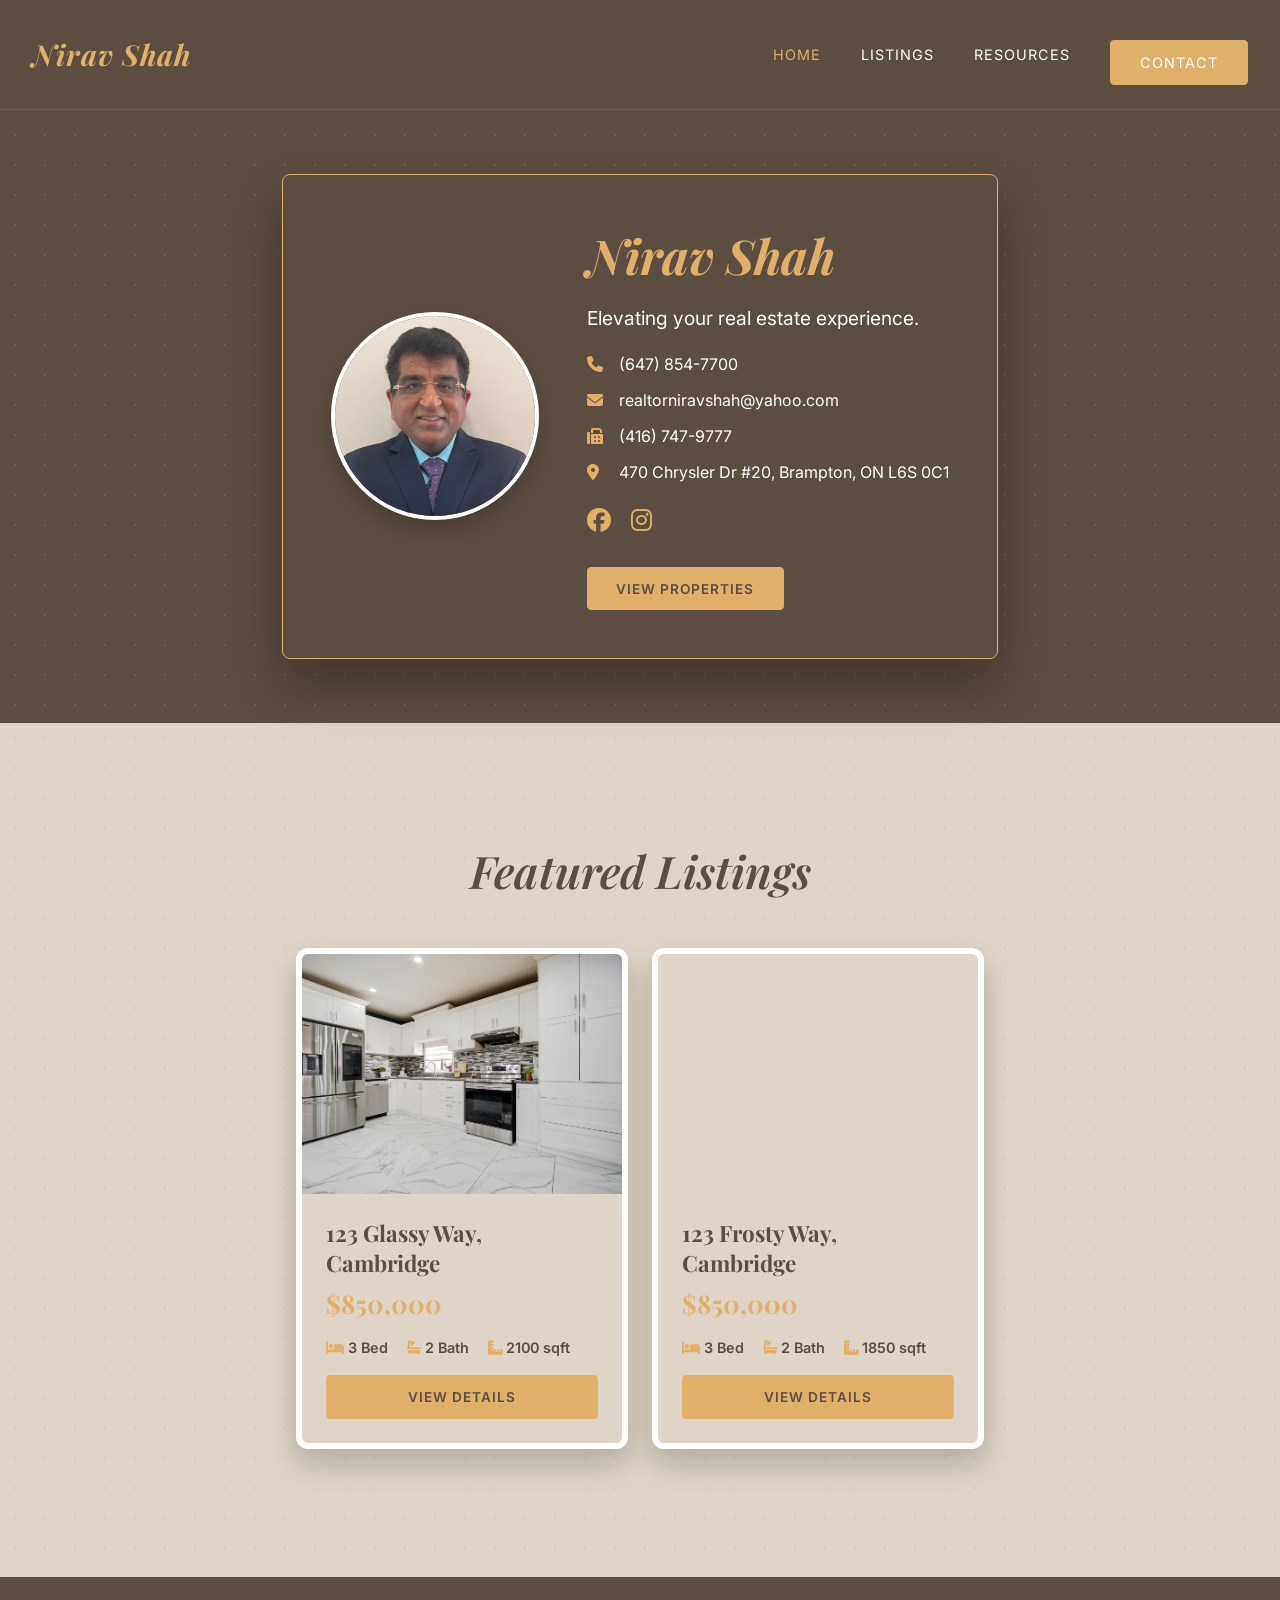
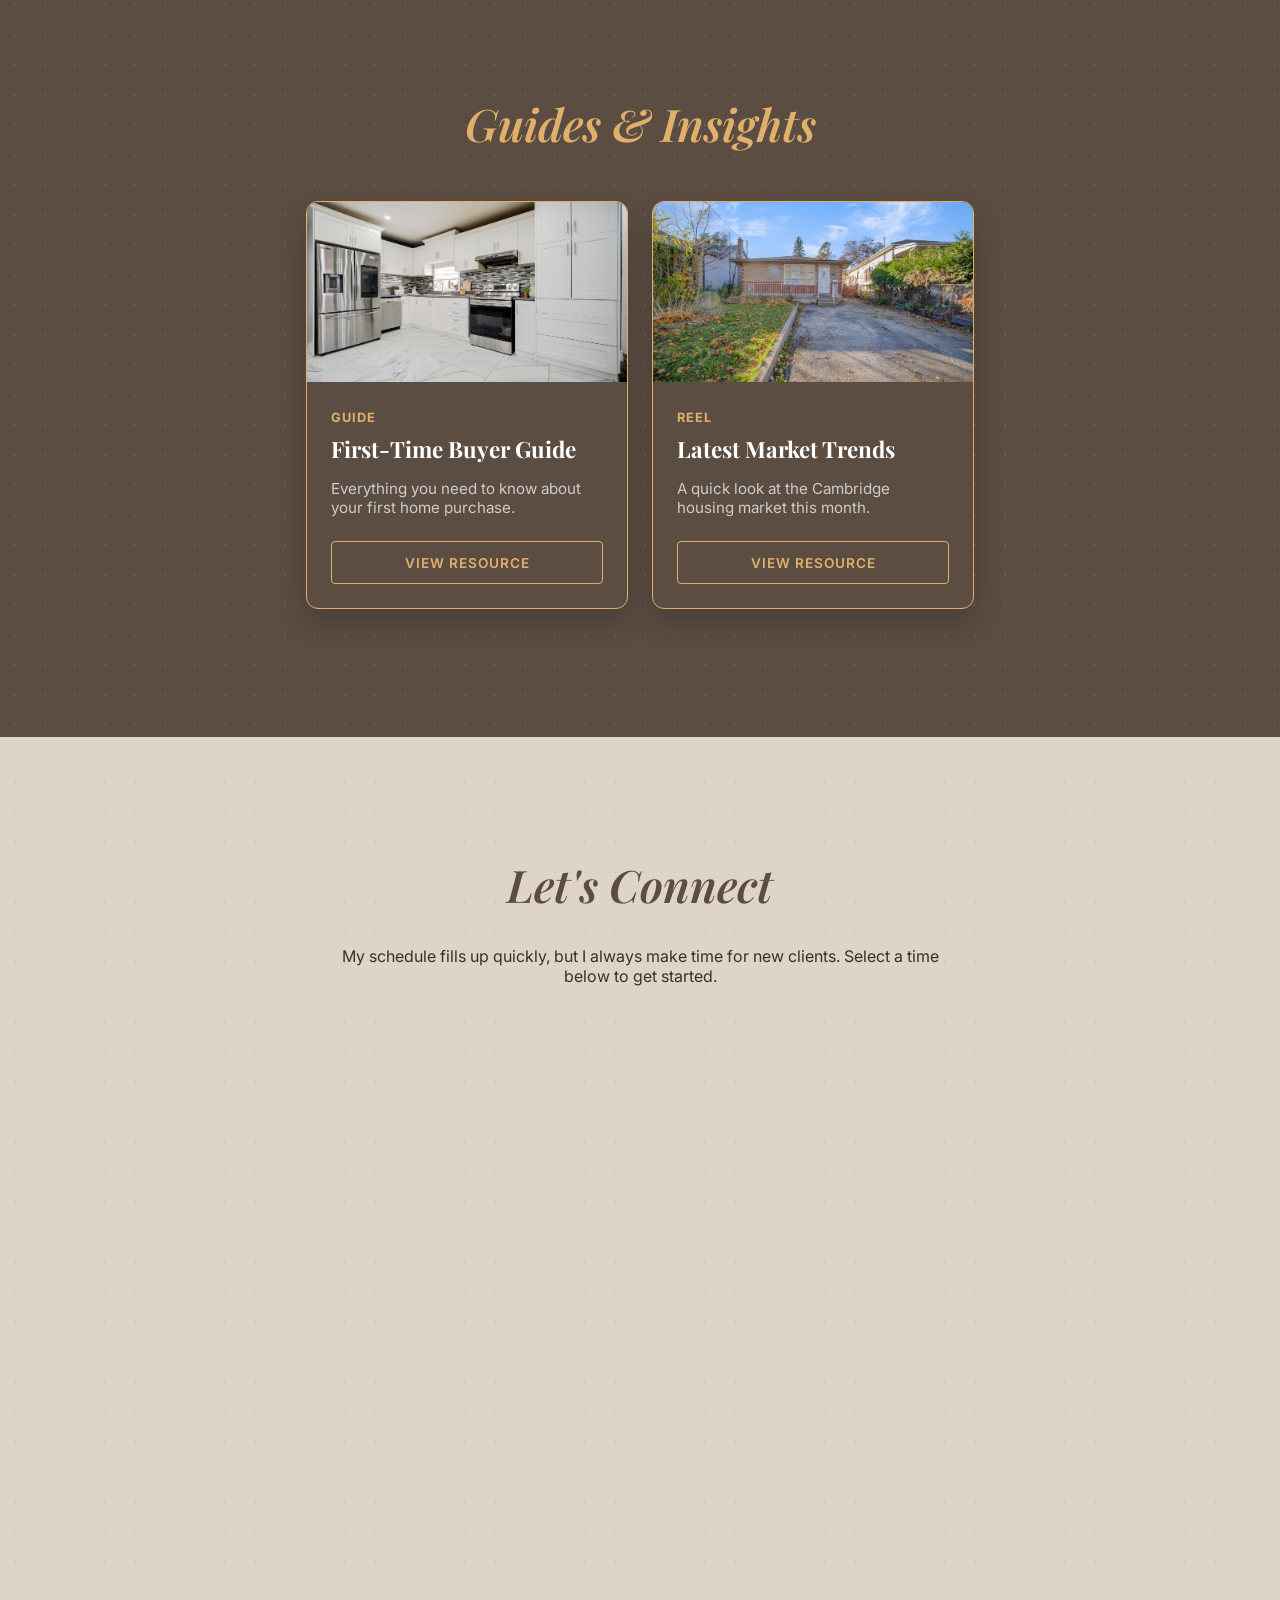
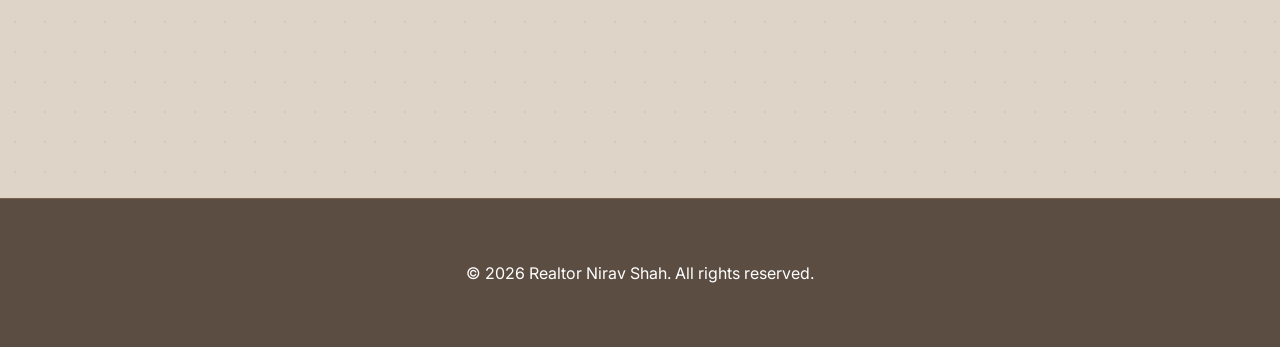
==== commit 86cdbeaf: "Added more mobile friendly elements" ====
--- a/index.html
+++ b/index.html
@@ -11,11 +11,18 @@
 
     <nav class="main-nav">
         <div class="logo" id="nav-logo">Nirav Shah</div>
+        
+        <div class="hamburger" id="hamburger-menu">
+            <span class="bar"></span>
+            <span class="bar"></span>
+            <span class="bar"></span>
+        </div>
+
         <ul class="nav-links" id="nav-links">
             <li><a href="index.html" class="active">Home</a></li>
             <li><a href="listings.html">Listings</a></li>
             <li><a href="index.html#resources">Resources</a></li>
-            <li><a href="index.html#contact" class="btn-solid">Contact</a></li>
+            <li><a href="index.html#contact" class="btn-solid" style="margin-top: 1rem; display: inline-block;">Contact</a></li>
         </ul>
     </nav>
     
@@ -31,6 +38,11 @@
                     <p><i class="fa-solid fa-envelope"></i> <a href="#" id="hero-email">Loading...</a></p>
                     <p><i class="fa-solid fa-fax"></i> <span id="hero-fax">Loading...</span></p>
                     <p><i class="fa-solid fa-location-dot"></i> <span id="hero-address">Loading...</span></p>
+                    
+                    <div class="hero-socials">
+                        <a href="#" id="hero-fb" target="_blank"><i class="fa-brands fa-facebook"></i></a>
+                        <a href="#" id="hero-ig" target="_blank"><i class="fa-brands fa-instagram"></i></a>
+                    </div>
                 </div>
 
                 <div style="margin-top: 2rem;">
--- a/style.css
+++ b/style.css
@@ -42,7 +42,7 @@
     display: flex;
     justify-content: space-between;
     align-items: center; 
-    padding: 1.5rem 3rem;
+    padding: 1.5rem 2rem;
     position: sticky;
     top: 0;
     z-index: 100;
@@ -84,9 +84,26 @@
     color: var(--accent-gold);
 }
 
+/* Hamburger Styles */
+.hamburger {
+    display: none;
+    cursor: pointer;
+    flex-direction: column;
+    gap: 6px;
+    z-index: 101;
+}
+
+.hamburger .bar {
+    width: 28px;
+    height: 3px;
+    background-color: var(--accent-gold);
+    border-radius: 3px;
+    transition: all 0.3s ease;
+}
+
 /* Sections & Panels */
 .section {
-    padding: 5rem 2rem;
+    padding: 5rem 1rem;
 }
 
 .bg-light-section {
@@ -101,7 +118,7 @@
 }
 
 .hero {
-    padding: 6rem 2rem;
+    padding: 4rem 1rem;
     display: flex;
     justify-content: center;
 }
@@ -134,34 +151,43 @@
     font-style: italic;
 }
 
-/* Cards (Styled like the photos in the flyer) */
+/* Cards (Carousel) */
 .carousel {
     display: flex;
     overflow-x: auto;
     scroll-snap-type: x mandatory;
-    gap: 2rem;
-    padding: 1rem 2rem 3rem;
+    gap: 1.5rem; /* Slightly tighter gap on mobile */
+    padding: 1rem 1.5rem 3rem; /* Adjust padding to show edge of next card */
     scrollbar-width: none;
 }
 
 .carousel::-webkit-scrollbar { display: none; }
 
 .property-card {
-    min-width: 320px;
+    min-width: 82vw; /* Crucial: Makes it exactly 82% of screen, forcing next card to peek */
     background: var(--bg-light);
     color: var(--text-dark);
     border-radius: 12px;
     overflow: hidden;
     scroll-snap-align: center;
     transition: transform 0.3s ease, box-shadow 0.3s ease;
-    /* Flyer photo aesthetic: thick white border */
     border: 6px solid var(--border-white);
     box-shadow: 0 15px 30px rgba(0,0,0,0.2);
 }
 
-.property-card:hover {
-    transform: translateY(-8px);
-    box-shadow: 0 20px 40px rgba(0,0,0,0.3);
+/* Desktop override for cards */
+@media (min-width: 768px) {
+    .property-card {
+        min-width: 320px;
+        width: 320px;
+    }
+    .carousel {
+        justify-content: center;
+    }
+    .property-card:hover {
+        transform: translateY(-8px);
+        box-shadow: 0 20px 40px rgba(0,0,0,0.3);
+    }
 }
 
 .card-img {
@@ -248,16 +274,39 @@
 
 .hero-contact-info a, .hero-contact-info span {
     color: var(--text-light);
+    text-decoration: none;
+    transition: color 0.2s ease;
+}
+
+.hero-contact-info a:hover {
+    color: var(--accent-gold);
 }
 
 .hero-contact-info i {
     color: var(--accent-gold);
+    width: 20px;
+}
+
+.hero-socials {
+    margin-top: 1.5rem;
+    font-size: 1.5rem;
+    display: flex;
+    gap: 1.5rem;
+}
+
+.hero-socials a {
+    color: var(--accent-gold);
+    transition: color 0.3s ease;
+}
+
+.hero-socials a:hover {
+    color: var(--text-light);
 }
 
 /* Grid for Listings Page */
 .gallery-grid {
     display: grid;
-    grid-template-columns: repeat(auto-fit, minmax(320px, 1fr));
+    grid-template-columns: repeat(auto-fit, minmax(300px, 1fr));
     gap: 2.5rem;
 }
 
@@ -278,20 +327,58 @@
     border-top: 1px solid rgba(224, 176, 107, 0.2);
 }
 
-/* Mobile Responsiveness */
+/* --- Mobile Responsiveness --- */
 @media (max-width: 768px) {
+    .hamburger {
+        display: flex;
+    }
+    .nav-links {
+        position: fixed;
+        top: 0;
+        right: -100%;
+        flex-direction: column;
+        background: rgba(92, 77, 66, 0.98);
+        width: 250px;
+        height: 100vh;
+        padding-top: 6rem;
+        border-left: 1px solid var(--accent-gold);
+        transition: right 0.3s ease;
+        box-shadow: -5px 0 20px rgba(0,0,0,0.5);
+    }
+    .nav-links.active {
+        right: 0; 
+    }
+    
     .about-panel {
         flex-direction: column;
         text-align: center;
-        padding: 2rem;
-    }
-    .hero-contact-info p {
-        justify-content: center;
-    }
-    .nav-links {
-        display: none; /* Add back JS toggle logic here if needed */
+        padding: 2rem 1.5rem;
+    }
+    .bio h1 {
+        font-size: 2.5rem;
     }
     .section-title {
         font-size: 2.2rem;
     }
+    
+    /* Perfect Profile Links Alignment Fix */
+    .hero-contact-info {
+        display: flex;
+        flex-direction: column;
+        align-items: flex-start; /* Aligns items inside the block to the left */
+        margin: 0 auto; /* Centers the whole block */
+        width: fit-content; /* Prevents block from taking full width so margin auto works */
+    }
+    .hero-contact-info p {
+        justify-content: flex-start; /* Ensures text stays left-aligned */
+        text-align: left;
+    }
+    .hero-socials {
+        justify-content: center; /* Centers social icons */
+        width: 100%; /* Spans the width of the container to center properly */
+    }
+    
+    .details-panel {
+        padding: 1.5rem;
+    }
 }
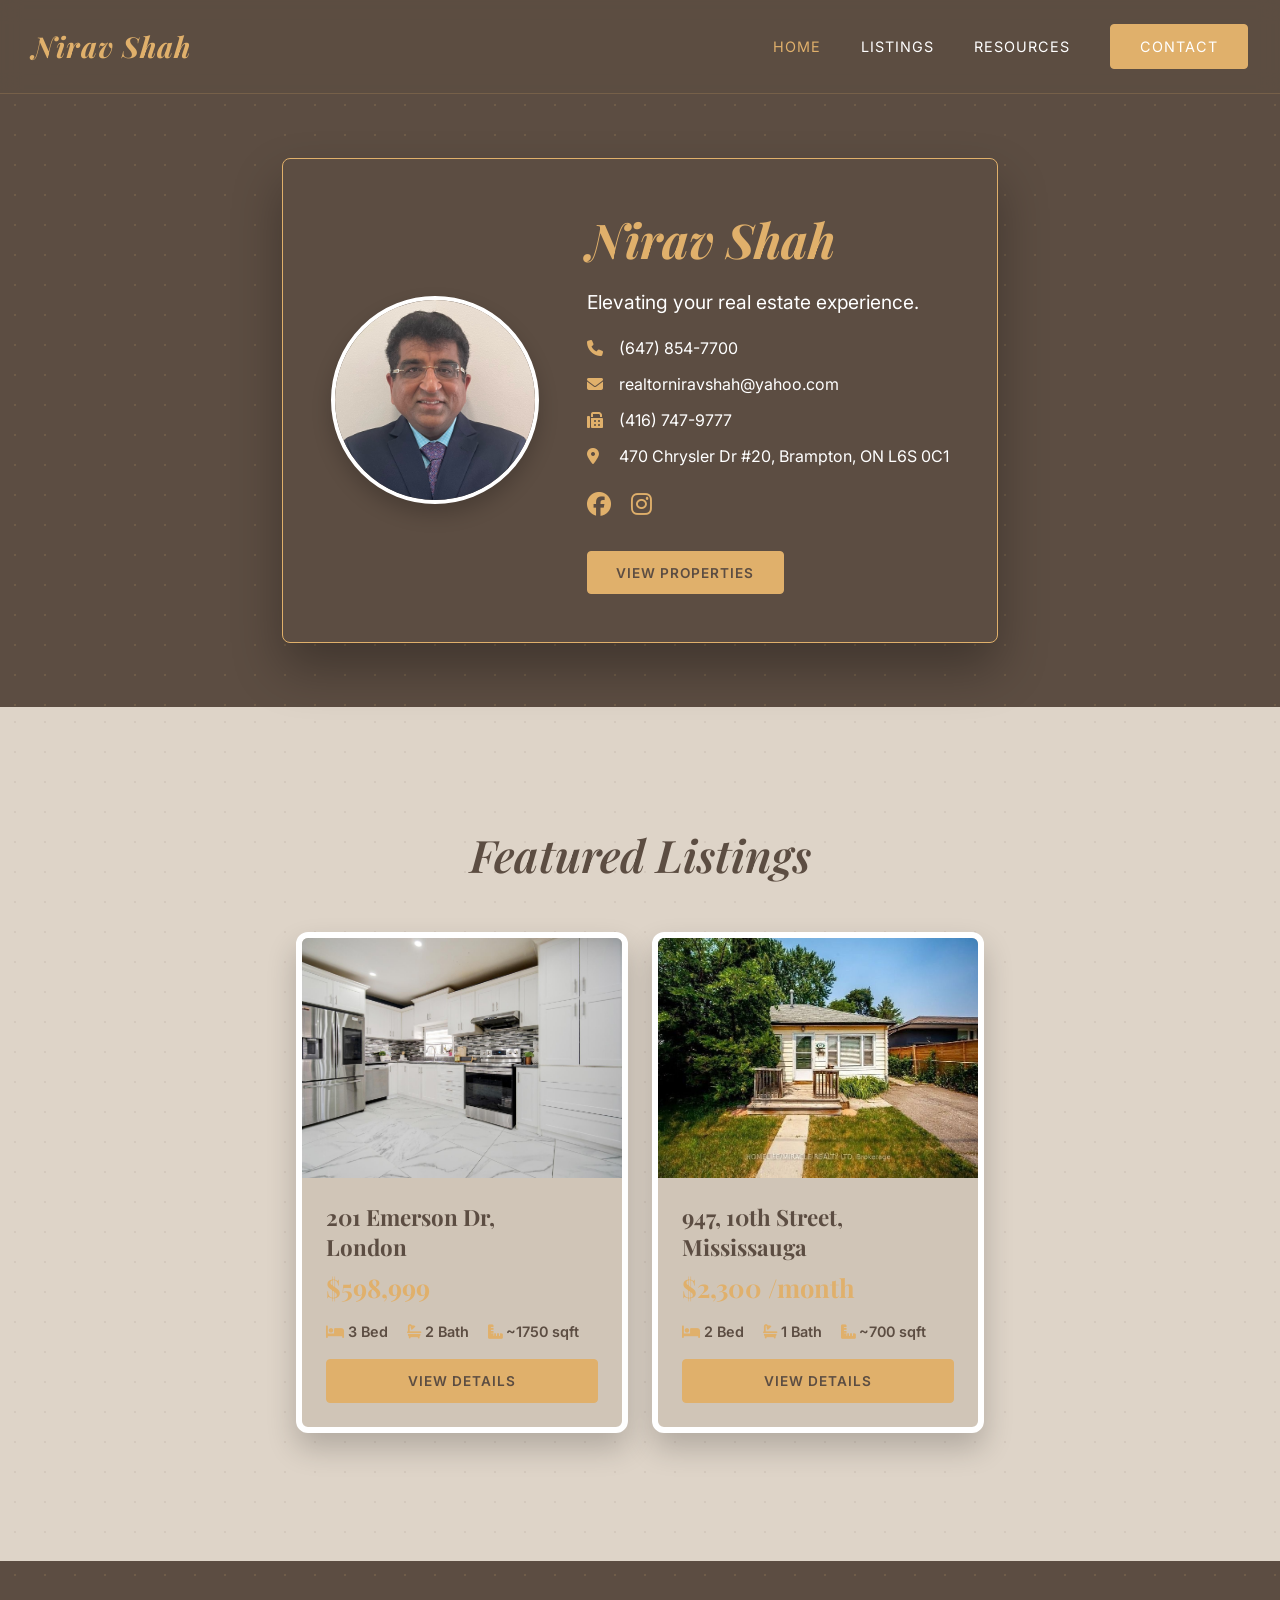
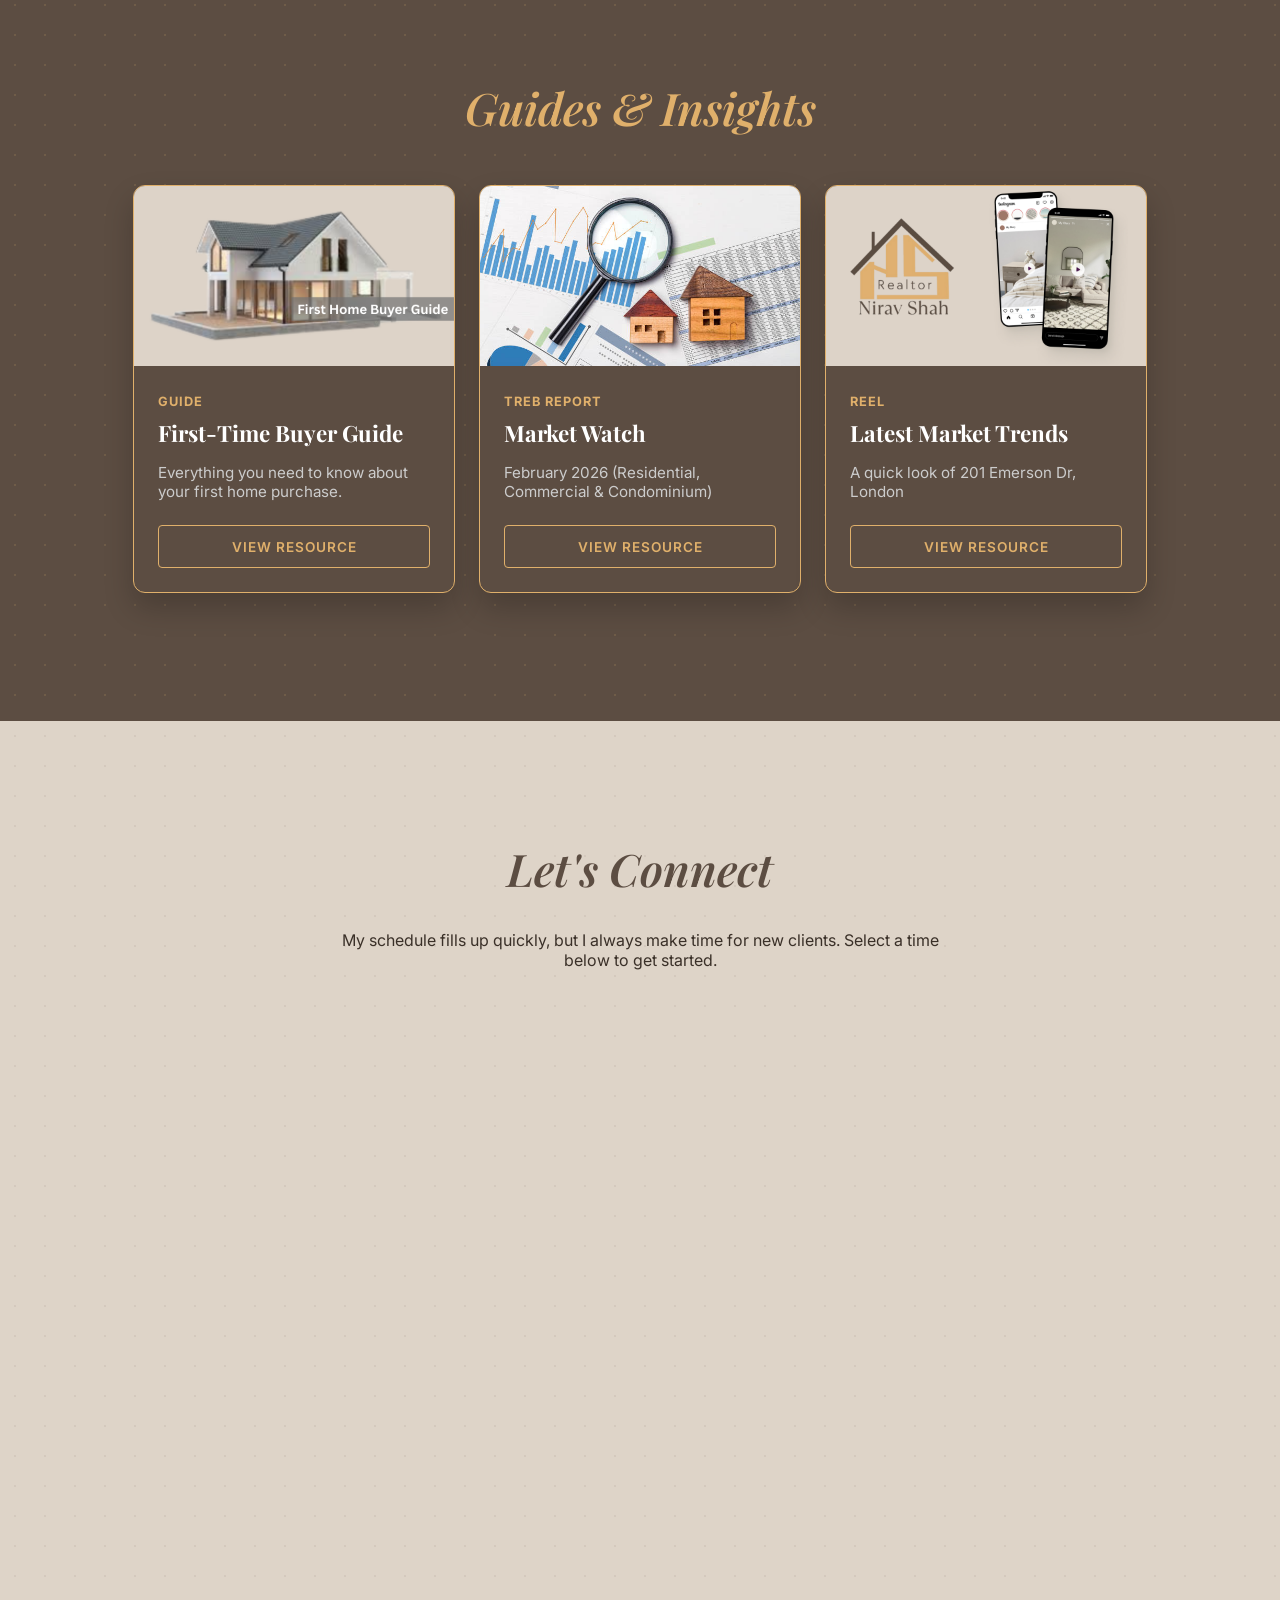
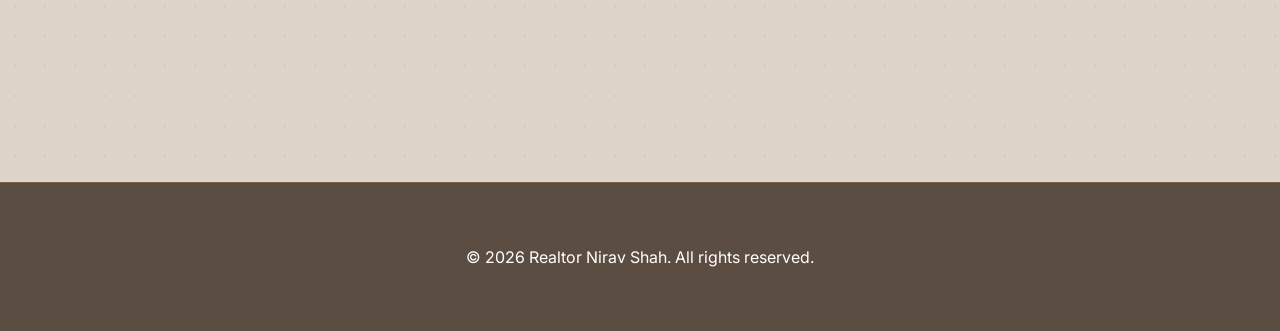
==== commit 90f4959d: "Fixed image rendering, nav bar alignment and listing UI" ====
--- a/index.html
+++ b/index.html
@@ -22,7 +22,7 @@
             <li><a href="index.html" class="active">Home</a></li>
             <li><a href="listings.html">Listings</a></li>
             <li><a href="index.html#resources">Resources</a></li>
-            <li><a href="index.html#contact" class="btn-solid" style="margin-top: 1rem; display: inline-block;">Contact</a></li>
+            <li><a href="index.html#contact" class="btn-solid">Contact</a></li>
         </ul>
     </nav>
     
@@ -70,7 +70,7 @@
         
         <div class="calendar-container">
 <!-- Calendly inline widget begin -->
-<div class="calendly-inline-widget" data-url="https://calendly.com/shahniravs11/30min?hide_event_type_details=1&hide_gdpr_banner=1&background_color=dcd4c9&text_color=614e43&primary_color=af895c" style="min-width:320px;height:700px;"></div>
+<div class="calendly-inline-widget" data-url="https://calendly.com/shahniravs11/30min?hide_event_type_details=1&hide_gdpr_banner=1&background_color=ded4c8&text_color=3a3028&primary_color=e0b06b" style="min-width:320px;height:700px;"></div>
 <script type="text/javascript" src="https://assets.calendly.com/assets/external/widget.js" async></script>
 <!-- Calendly inline widget end -->
         </div>
--- a/style.css
+++ b/style.css
@@ -60,6 +60,11 @@
     letter-spacing: 1px;
     font-style: italic;
 }
+.navbar {
+    display: flex;
+    justify-content: space-between; /* Pushes the logo left, and links/buttons right */
+    align-items: center; /* This is the magic line that fixes vertical alignment */
+}
 
 .nav-links {
     display: flex;
@@ -165,7 +170,7 @@
 
 .property-card {
     min-width: 82vw; /* Crucial: Makes it exactly 82% of screen, forcing next card to peek */
-    background: var(--bg-light);
+    background: #d0c5b7;
     color: var(--text-dark);
     border-radius: 12px;
     overflow: hidden;
@@ -204,6 +209,7 @@
     margin: 0 0 0.5rem 0;
     font-size: 1.4rem;
     color: var(--bg-dark);
+    white-space: pre-line;
 }
 
 .price {
@@ -310,6 +316,11 @@
     gap: 2.5rem;
 }
 
+.gallery-img {
+    width: 100%;
+    height: 250px; 
+    object-fit: cover;
+}
 /* Details Panel */
 .details-panel {
     background: var(--bg-dark);
@@ -378,7 +389,18 @@
         width: 100%; /* Spans the width of the container to center properly */
     }
     
-    .details-panel {
+.details-panel {
         padding: 1.5rem;
     }
-}+
+    .details-image {
+        width: 100%;
+        height: 400px;
+        object-fit: cover;
+        object-position: center;    
+    } /* <--- This closing bracket was missing! */
+
+    .property-card-description {
+        white-space: pre-line;
+    }
+} /* This final bracket closes the @media query */
